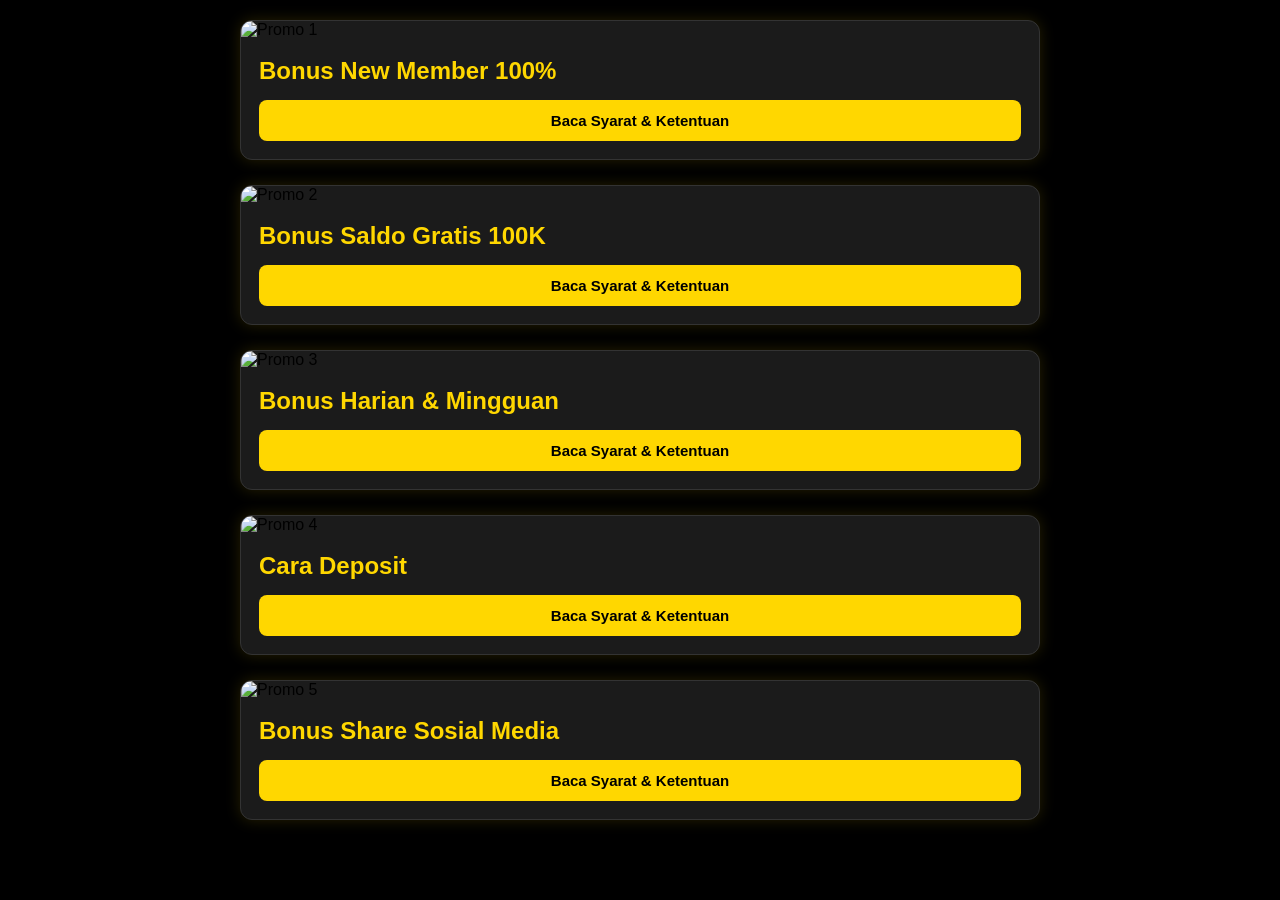
==== slots.html @ 4f7f8554 "Update slots.html" ====
<!DOCTYPE html>
<html lang="id">
<head>
<meta charset="UTF-8">
<meta name="viewport" content="width=device-width, initial-scale=1.0">
<title>Promo TOKOBET</title>

<style>
*{
    margin:0;
    padding:0;
    box-sizing:border-box;
    font-family:Arial, Helvetica, sans-serif;
}

body{
    background:#000;
    padding:20px;
}

.container{
    max-width:800px;
    margin:auto;
}

.card{
    background:#1b1b1b;
    border:1px solid #333;
    border-radius:12px;
    overflow:hidden;
    margin-bottom:25px;
    box-shadow:0 0 15px rgba(255,215,0,.15);
}

.card img{
    width:100%;
    display:block;
}

.content{
    padding:18px;
}

.content h2{
    color:#FFD700;
    margin-bottom:15px;
}

button{
    width:100%;
    padding:12px;
    background:#FFD700;
    color:#000;
    border:none;
    border-radius:8px;
    cursor:pointer;
    font-size:15px;
    font-weight:bold;
    transition:.3s;
}

button:hover{
    background:#e6c200;
}
.detail{
    display:none;
    margin-top:15px;
    background:#111;
    color:#fff;
    border-left:4px solid #FFD700;
    padding:15px;
    border-radius:8px;
    line-height:1.8;
}
</style>

</head>
<body>

<div class="container">

     <!-- Banner 1 -->
    <div class="card">
        <img src="https://blogger.googleusercontent.com/img/b/R29vZ2xl/AVvXsEjsz3NFL4hVPxMBSc806PaPzZALba8faaziZAqZzJ3gCTnrYLWDpa5B3JFed5Hz_oeOrn8VEWvaUu6EJ8nYHMDp9elmPz6tAbGR9OtP0KZ2_iIqsKm4plK6Dz7zMfXm0svCS2yiT_CAFlrtpTbO6pROcxieM0i-3W3Lwf-0alA1V4I91PxYT-1s39rcXZ0w/s1847/ChatGPT%20Image%20Jul%201,%202026,%2005_14_50%20PM.png" alt="Promo 1">

        <div class="content">

            <h2>Bonus New Member 100%</h2>

            <button onclick="toggleDetail('detail1')">
                Baca Syarat & Ketentuan
            </button>

            <div class="detail" id="detail1">
                <p>
                    • Deposit 100rb bonus 100rb.<br>
                    • Tanpa TO.
                    • Bebas IP & Gagal WD saldo kembali 100%.<br>
                </p>
            </div>

        </div>
    </div>   

    <!-- Banner 2 -->
    <div class="card">
        <img src="https://blogger.googleusercontent.com/img/a/AVvXsEhZ9UK8rzdlhcFP5GsIeO85xgH3mh4fx4LQO2lWHgPnEttFO70VOHz43XqfuLIGsnsr0cjcXywMZu9OJSdQHXnqV2N9VtQ4CSuDgcEZIvg9Ee1go6jBc8kIQUCojIYeJTRAk-R9iaddLuniJCyYLjecwNlxOfkwcttNdYBSUPA9JqvPP_KUK1HSBdJu6jic" alt="Promo 2">

        <div class="content">

            <h2>Bonus Saldo Gratis 100K</h2>

            <button onclick="toggleDetail('detail2')">
                Baca Syarat & Ketentuan
            </button>

            <div class="detail" id="detail2">
                <p>
                    • Ajak teman kamu untuk melakukan deposit di sini.<br>
                    • Dapatkan bonus saldo GRATIS sebesar Rp100.000.<br>
                    • Sebelum mengikuti saldo gratis wajib mealakukan deposit terlebih dahulu minimal deposit 20k.<br>
                    • Setelah Syarat Dan ketentuan Sudah Benar Silahkan Konfirmasi username teman kamu Ke Livechat.
                </p>
            </div>

        </div>
    </div>

    <!-- Banner 3 -->
    <div class="card">
        <img src="https://blogger.googleusercontent.com/img/a/AVvXsEiRxKqPkDbGMYBVJbUrUtXNwe8gC2yeCXHGtLeoLv4aU0eKKmsRFyn5RUTXrCB7HCpZh8ybK0wAFJLGpRG0kfJnatmvQTiw_PPfvVvA6xejkXXpgJGuknzXkSmT0rnEOLTxmsA87Q2CvCvQcvPs5WozUVPecUj4aDoRqyfTkNTpBOiopoUgeVuHi64JvMGN" alt="Promo 3">

        <div class="content">

            <h2>Bonus Harian & Mingguan</h2>

            <button onclick="toggleDetail('detail3')">
                Baca Syarat & Ketentuan
            </button>

            <div class="detail" id="detail3">
                <p>
                    • Berlaku setiap minggu.<br>
                    • Nominal mengikuti ketentuan promo.<br>
                    • Tidak dapat digabung dengan promo tertentu.
                </p>
            </div>

        </div>
    </div>

    <!-- Banner 4 -->
    <div class="card">
        <img src="https://blogger.googleusercontent.com/img/b/R29vZ2xl/AVvXsEgrtGMWppfKZQ3XBd0YGLhjLykFyysCwMZ44-TnBz1UQWZpuNDXjppiKDhsAspMrK1cdo-239M8Ibg19S4hbRr6sNq9zDd4lM1E_fJzNpV577tGxnbFmEzsh4sSDuvHfw7PYFB0pZyt3qJWfuRO3X96coF1qhYeANXl2srMC47MOI-2C5_8fJk3FMCuCvPV/s1846/ChatGPT%20Image%20Jul%201,%202026,%2005_15_04%20PM.png" alt="Promo 4">

        <div class="content">

            <h2>Cara Deposit</h2>

            <button onclick="toggleDetail('detail4')">
                Baca Syarat & Ketentuan
            </button>

            <div class="detail" id="detail4">
                <p>
                    • Minimal Deposit Rp 20.000.<br>
                    • Minimal Withdraw Rp 50.000.<br>
                    • Setelah deposit berhasil, silakan unggah atau kirim screenshot bukti transfer untuk membantu proses verifikasi sehingga saldo dapat segera masuk ke akun Anda.
                </p>
            </div>

        </div>
    </div>

    <!-- Banner 5 -->
    <div class="card">
        <img src="https://blogger.googleusercontent.com/img/a/AVvXsEgEGxipgO1fna9PGBkDNI1M7pRDeQaqeUmFtboITKqhmEFFKnIVJmQlyb1Pxi2HtOLj-5suwj7fdZ1qr2xtSDgg_sgUj_6TpCiS8wIBvvfk61uXTgLayyESdUIjccM3cOV6K2ApKFmIjHcMPFKnCLCR8jwMJTLkWfYi5mAd5fPBbKWb4-KymieaL_FNv9rA" alt="Promo 5">

        <div class="content">

            <h2>Bonus Share Sosial Media</h2>

            <button onclick="toggleDetail('detail5')">
                Baca Syarat & Ketentuan
            </button>

            <div class="detail" id="detail5">
                <p>
                    • Gratis saldo Rp 20.000.<br>
                    • Cukup Share Ke Sosial Media kamu Seperti Whatsapp, Facebook, Tiktok Dan Instagram.<br>
                    • Sebelum mengikuti Bonus Share wajib mealakukan deposit terlebih dahulu minimal deposit 20k.<br>
                    • Setelah Syarat Dan ketentuan Sudah Benar Silahkan Konfirmasi Ke Livechat.
                </p>
            </div>

        </div>
    </div>

</div>

<script>
function toggleDetail(id){

    const box = document.getElementById(id);

    if(box.style.display === "block"){
        box.style.display = "none";
    }else{
        box.style.display = "block";
    }

}
</script>

</body>
</html>
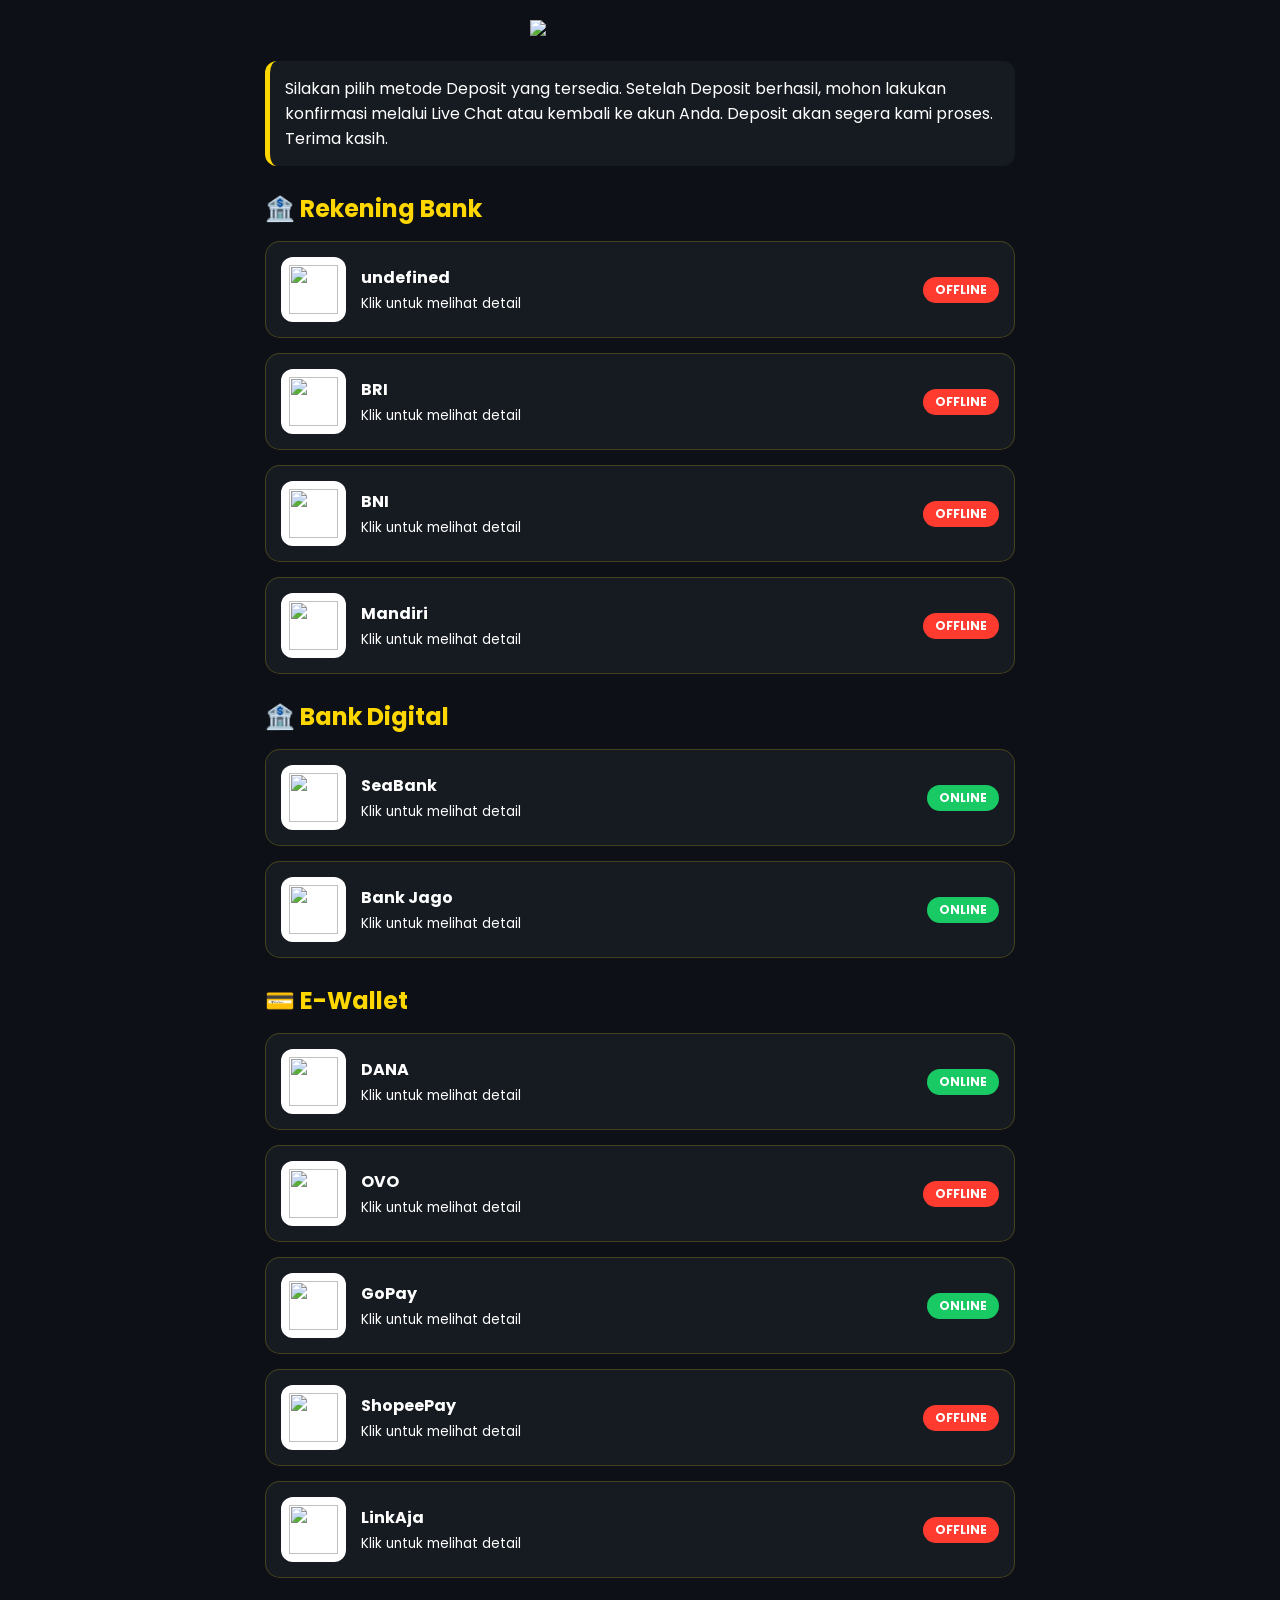
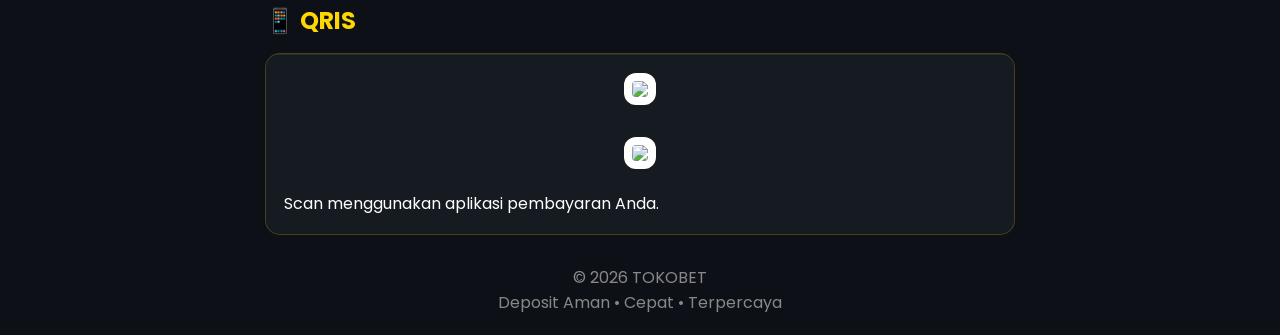
==== commit 67008b08: "Update slots.html" ====
--- a/slots.html
+++ b/slots.html
@@ -1,216 +1,419 @@
-
 <!DOCTYPE html>
 <html lang="id">
 <head>
 <meta charset="UTF-8">
 <meta name="viewport" content="width=device-width, initial-scale=1.0">
-<title>Promo TOKOBET</title>
+<title>Pusat Pembayaran</title>
+
+<link href="https://fonts.googleapis.com/css2?family=Poppins:wght@300;400;500;600;700&display=swap" rel="stylesheet">
 
 <style>
 *{
     margin:0;
     padding:0;
     box-sizing:border-box;
-    font-family:Arial, Helvetica, sans-serif;
+    font-family:Poppins,sans-serif;
 }
 
 body{
-    background:#000;
+    background:#0d1117;
+    color:#fff;
     padding:20px;
 }
 
 .container{
-    max-width:800px;
+    max-width:750px;
     margin:auto;
 }
 
+.header{
+    text-align:center;
+    margin-bottom:25px;
+}
+
+.header img{
+    width:220px;
+    max-width:100%;
+    height:auto;
+    border-radius:0;
+    background:transparent;
+    padding:0;
+    display:block;
+    margin:auto;
+}
+
+.header h1{
+    margin-top:15px;
+    color:#FFD700;
+}
+
+.header p{
+    color:#bbb;
+}
+
+.notice{
+    background:#161b22;
+    border-left:5px solid gold;
+    padding:15px;
+    border-radius:12px;
+    margin-bottom:25px;
+}
+
+.section-title{
+    margin:25px 0 15px;
+    color:#FFD700;
+}
+
 .card{
-    background:#1b1b1b;
-    border:1px solid #333;
+    background:#161b22;
+    border:1px solid rgba(255,215,0,.2);
+    border-radius:15px;
+    margin-bottom:15px;
+    overflow:hidden;
+}
+
+.card-header{
+    display:flex;
+    justify-content:space-between;
+    align-items:center;
+    padding:15px;
+    cursor:pointer;
+}
+
+.left{
+    display:flex;
+    align-items:center;
+    gap:15px;
+}
+
+.logo{
+    width:65px;
+    height:65px;
+    background:#fff;
     border-radius:12px;
-    overflow:hidden;
-    margin-bottom:25px;
-    box-shadow:0 0 15px rgba(255,215,0,.15);
-}
-
-.card img{
+    display:flex;
+    align-items:center;
+    justify-content:center;
+    padding:8px;
+}
+
+.logo img{
     width:100%;
-    display:block;
+    height:100%;
+    object-fit:contain;
+}
+
+.status{
+    padding:4px 12px;
+    border-radius:20px;
+    font-size:12px;
+    color:#fff;
+    font-weight:bold;
+}
+
+.online{
+    background:#18c964;
+}
+
+.offline{
+    background:#ff3b30;
+}
+
+.maintenance{
+    background:#ff9800;
+}
+
+.status.online{
+    background:#18c964;
+}
+
+.status.offline{
+    background:#ff3b30;
+}
+
+.status.maintenance{
+    background:#ff9800;
 }
 
 .content{
+    display:none;
     padding:18px;
-}
-
-.content h2{
-    color:#FFD700;
-    margin-bottom:15px;
-}
-
-button{
+    border-top:1px solid rgba(255,255,255,.08);
+}
+
+.info{
+    margin:8px 0;
+}
+
+.copy{
     width:100%;
+    margin-top:15px;
     padding:12px;
-    background:#FFD700;
-    color:#000;
+    background:gold;
     border:none;
-    border-radius:8px;
+    border-radius:10px;
+    font-weight:bold;
     cursor:pointer;
-    font-size:15px;
-    font-weight:bold;
-    transition:.3s;
-}
-
-button:hover{
-    background:#e6c200;
-}
-.detail{
-    display:none;
-    margin-top:15px;
-    background:#111;
-    color:#fff;
-    border-left:4px solid #FFD700;
-    padding:15px;
-    border-radius:8px;
-    line-height:1.8;
+}
+
+.qris{
+    text-align:center;
+}
+
+.qris img{
+    width:230px;
+    border-radius:12px;
+    background:#fff;
+    padding:8px;
+}
+
+.footer{
+    margin-top:30px;
+    text-align:center;
+    color:#888;
 }
 </style>
-
 </head>
+
 <body>
 
 <div class="container">
 
-     <!-- Banner 1 -->
-    <div class="card">
-        <img src="https://blogger.googleusercontent.com/img/b/R29vZ2xl/AVvXsEjsz3NFL4hVPxMBSc806PaPzZALba8faaziZAqZzJ3gCTnrYLWDpa5B3JFed5Hz_oeOrn8VEWvaUu6EJ8nYHMDp9elmPz6tAbGR9OtP0KZ2_iIqsKm4plK6Dz7zMfXm0svCS2yiT_CAFlrtpTbO6pROcxieM0i-3W3Lwf-0alA1V4I91PxYT-1s39rcXZ0w/s1847/ChatGPT%20Image%20Jul%201,%202026,%2005_14_50%20PM.png" alt="Promo 1">
-
-        <div class="content">
-
-            <h2>Bonus New Member 100%</h2>
-
-            <button onclick="toggleDetail('detail1')">
-                Baca Syarat & Ketentuan
-            </button>
-
-            <div class="detail" id="detail1">
-                <p>
-                    • Deposit 100rb bonus 100rb.<br>
-                    • Tanpa TO.
-                    • Bebas IP & Gagal WD saldo kembali 100%.<br>
-                </p>
-            </div>
-
-        </div>
-    </div>   
-
-    <!-- Banner 2 -->
-    <div class="card">
-        <img src="https://blogger.googleusercontent.com/img/a/AVvXsEhZ9UK8rzdlhcFP5GsIeO85xgH3mh4fx4LQO2lWHgPnEttFO70VOHz43XqfuLIGsnsr0cjcXywMZu9OJSdQHXnqV2N9VtQ4CSuDgcEZIvg9Ee1go6jBc8kIQUCojIYeJTRAk-R9iaddLuniJCyYLjecwNlxOfkwcttNdYBSUPA9JqvPP_KUK1HSBdJu6jic" alt="Promo 2">
-
-        <div class="content">
-
-            <h2>Bonus Saldo Gratis 100K</h2>
-
-            <button onclick="toggleDetail('detail2')">
-                Baca Syarat & Ketentuan
-            </button>
-
-            <div class="detail" id="detail2">
-                <p>
-                    • Ajak teman kamu untuk melakukan deposit di sini.<br>
-                    • Dapatkan bonus saldo GRATIS sebesar Rp100.000.<br>
-                    • Sebelum mengikuti saldo gratis wajib mealakukan deposit terlebih dahulu minimal deposit 20k.<br>
-                    • Setelah Syarat Dan ketentuan Sudah Benar Silahkan Konfirmasi username teman kamu Ke Livechat.
-                </p>
-            </div>
-
-        </div>
-    </div>
-
-    <!-- Banner 3 -->
-    <div class="card">
-        <img src="https://blogger.googleusercontent.com/img/a/AVvXsEiRxKqPkDbGMYBVJbUrUtXNwe8gC2yeCXHGtLeoLv4aU0eKKmsRFyn5RUTXrCB7HCpZh8ybK0wAFJLGpRG0kfJnatmvQTiw_PPfvVvA6xejkXXpgJGuknzXkSmT0rnEOLTxmsA87Q2CvCvQcvPs5WozUVPecUj4aDoRqyfTkNTpBOiopoUgeVuHi64JvMGN" alt="Promo 3">
-
-        <div class="content">
-
-            <h2>Bonus Harian & Mingguan</h2>
-
-            <button onclick="toggleDetail('detail3')">
-                Baca Syarat & Ketentuan
-            </button>
-
-            <div class="detail" id="detail3">
-                <p>
-                    • Berlaku setiap minggu.<br>
-                    • Nominal mengikuti ketentuan promo.<br>
-                    • Tidak dapat digabung dengan promo tertentu.
-                </p>
-            </div>
-
-        </div>
-    </div>
-
-    <!-- Banner 4 -->
-    <div class="card">
-        <img src="https://blogger.googleusercontent.com/img/b/R29vZ2xl/AVvXsEgrtGMWppfKZQ3XBd0YGLhjLykFyysCwMZ44-TnBz1UQWZpuNDXjppiKDhsAspMrK1cdo-239M8Ibg19S4hbRr6sNq9zDd4lM1E_fJzNpV577tGxnbFmEzsh4sSDuvHfw7PYFB0pZyt3qJWfuRO3X96coF1qhYeANXl2srMC47MOI-2C5_8fJk3FMCuCvPV/s1846/ChatGPT%20Image%20Jul%201,%202026,%2005_15_04%20PM.png" alt="Promo 4">
-
-        <div class="content">
-
-            <h2>Cara Deposit</h2>
-
-            <button onclick="toggleDetail('detail4')">
-                Baca Syarat & Ketentuan
-            </button>
-
-            <div class="detail" id="detail4">
-                <p>
-                    • Minimal Deposit Rp 20.000.<br>
-                    • Minimal Withdraw Rp 50.000.<br>
-                    • Setelah deposit berhasil, silakan unggah atau kirim screenshot bukti transfer untuk membantu proses verifikasi sehingga saldo dapat segera masuk ke akun Anda.
-                </p>
-            </div>
-
-        </div>
-    </div>
-
-    <!-- Banner 5 -->
-    <div class="card">
-        <img src="https://blogger.googleusercontent.com/img/a/AVvXsEgEGxipgO1fna9PGBkDNI1M7pRDeQaqeUmFtboITKqhmEFFKnIVJmQlyb1Pxi2HtOLj-5suwj7fdZ1qr2xtSDgg_sgUj_6TpCiS8wIBvvfk61uXTgLayyESdUIjccM3cOV6K2ApKFmIjHcMPFKnCLCR8jwMJTLkWfYi5mAd5fPBbKWb4-KymieaL_FNv9rA" alt="Promo 5">
-
-        <div class="content">
-
-            <h2>Bonus Share Sosial Media</h2>
-
-            <button onclick="toggleDetail('detail5')">
-                Baca Syarat & Ketentuan
-            </button>
-
-            <div class="detail" id="detail5">
-                <p>
-                    • Gratis saldo Rp 20.000.<br>
-                    • Cukup Share Ke Sosial Media kamu Seperti Whatsapp, Facebook, Tiktok Dan Instagram.<br>
-                    • Sebelum mengikuti Bonus Share wajib mealakukan deposit terlebih dahulu minimal deposit 20k.<br>
-                    • Setelah Syarat Dan ketentuan Sudah Benar Silahkan Konfirmasi Ke Livechat.
-                </p>
-            </div>
-
-        </div>
-    </div>
+<div class="header">
+<img src="https://blogger.googleusercontent.com/img/b/R29vZ2xl/AVvXsEh70uu_a46O5xDU597Xk2AQtUy-blJmbLMJ7AVex_wawPhil47vEqO1EcuJVRCG4Xb_Wwj_prGNhPeNrzyTzoEZWGh_XEhCVks_BRtew3qTfipJtZf3SIMGJwcQVE1NXLb2JFcg7ebshzNoNA4y-qJyYKC6uld2sck6Fd0NqkMpy4Du5oFC3xCX0s3_kAXJ/s1536/ChatGPT%20Image%20Jul%201,%202026,%2005_14_57%20PM.png">
+</div>
+
+<div class="notice">
+Silakan pilih metode Deposit yang tersedia. Setelah Deposit berhasil, mohon lakukan konfirmasi melalui Live Chat atau kembali ke akun Anda. Deposit akan segera kami proses. Terima kasih.
+</div>
+
+<h2 class="section-title">🏦 Rekening Bank</h2>
+
+<div id="bank"></div>
+
+<h2 class="section-title">🏦 Bank Digital</h2>
+
+<div id="digital"></div>
+
+<h2 class="section-title">💳 E-Wallet</h2>
+
+<div id="ewallet"></div>
+
+<h2 class="section-title">📱 QRIS</h2>
+
+<div class="card">
+<div class="content" style="display:block">
+<div class="qris">
+
+<img src="https://upload.wikimedia.org/wikipedia/commons/thumb/a/a2/Logo_QRIS.svg/330px-Logo_QRIS.svg.png" width="140">
+
+<br><br>
+
+<img src="LINK_QRIS_ANDA.png" width="250">
+
+</div>
+<p style="margin-top:15px">Scan menggunakan aplikasi pembayaran Anda.</p>
+</div>
+</div>
+</div>
+
+<div class="footer">
+© 2026 TOKOBET<br>
+Deposit Aman • Cepat • Terpercaya
+</div>
 
 </div>
 
 <script>
-function toggleDetail(id){
-
-    const box = document.getElementById(id);
-
-    if(box.style.display === "block"){
-        box.style.display = "none";
-    }else{
-        box.style.display = "block";
-    }
-
-}
+
+const rekeningBank = [
+
+{
+BCA: "OFFLINE",
+logo:"https://upload.wikimedia.org/wikipedia/commons/thumb/5/5c/Bank_Central_Asia.svg/1920px-Bank_Central_Asia.svg.png",
+owner:"*****",
+number:"*****"
+},
+
+{
+name:"BRI",
+logo:"https://upload.wikimedia.org/wikipedia/commons/thumb/0/02/Bank_BRI_2000.svg/960px-Bank_BRI_2000.svg.png",
+owner:"*****",
+number:"*****"
+},
+
+{
+name:"BNI",
+logo:"https://upload.wikimedia.org/wikipedia/commons/thumb/f/f0/Bank_Negara_Indonesia_logo_%282004%29.svg/500px-Bank_Negara_Indonesia_logo_%282004%29.svg.png",
+owner:"*****",
+number:"*****"
+},
+
+{
+name:"Mandiri",
+logo:"https://upload.wikimedia.org/wikipedia/commons/thumb/a/ad/Bank_Mandiri_logo_2016.svg/500px-Bank_Mandiri_logo_2016.svg.png",
+owner:"*****",
+number:"*****"
+}
+
+];
+
+const bankDigital=[
+
+{
+name:"SeaBank",
+logo:"https://iconlogovector.com/uploads/images/2024/03/lg-65e38a526d27d-SeaBank.webp",
+owner:"Dimas jaka saputra",
+number:"901714215440"
+},
+
+{
+name:"Bank Jago",
+logo:"https://upload.wikimedia.org/wikipedia/commons/thumb/c/c0/Logo-jago.svg/250px-Logo-jago.svg.png",
+owner:"Dimas jaka saputra",
+number:"102539846287"
+}
+
+];
+
+const ewallet=[
+
+{
+name:"DANA",
+logo:"https://upload.wikimedia.org/wikipedia/commons/thumb/7/72/Logo_dana_blue.svg/1280px-Logo_dana_blue.svg.png",
+owner:"Fahraihan alfarezha",
+number:"081269769231"
+},
+
+{
+name:"OVO",
+logo:"https://upload.wikimedia.org/wikipedia/commons/thumb/e/eb/Logo_ovo_purple.svg/1280px-Logo_ovo_purple.svg.png",
+owner:"*****",
+number:"*****"
+},
+
+{
+name:"GoPay",
+logo:"https://upload.wikimedia.org/wikipedia/commons/thumb/8/86/Gopay_logo.svg/250px-Gopay_logo.svg.png",
+owner:"Fahira salsabilla",
+number:"0882017013580"
+},
+
+{
+name:"ShopeePay",
+logo:"https://upload.wikimedia.org/wikipedia/commons/thumb/f/fe/Shopee.svg/1920px-Shopee.svg.png",
+owner:"TOKOBET",
+number:"081234567890"
+},
+
+{
+name:"LinkAja",
+logo:"https://vectorez.biz.id/wp-content/uploads/2023/12/Logo-Link-Aja-1.png",
+owner:"*****",
+number:"*****"
+}
+
+];
+const statusBank = {
+    bank: [
+        "OFFLINE",      // BCA
+        "OFFLINE",       // BRI
+        "OFFLINE",       // BNI
+        "OFFLINE"   // Mandiri
+    ],
+
+    digital: [
+        "ONLINE",       // SeaBank
+        "ONLINE"       // Bank Jago
+    ],
+
+    ewallet: [
+        "ONLINE",       // DANA
+        "OFFLINE",       // OVO
+        "ONLINE",       // GoPay
+        "OFFLINE",       // ShopeePay
+        "OFFLINE"       // LinkAja
+    ]
+};
+function render(data,id){
+
+let html="";
+
+data.forEach((item,i)=>{
+
+const status = statusBank[id][i];
+const warna = status.toLowerCase();
+
+html+=`
+<div class="card">
+
+<div class="card-header" onclick="toggle('${id}${i}')">
+
+<div class="left">
+
+<div class="logo">
+    <img src="${item.logo}">
+</div>
+
+<div>
+
+<b>${item.name}</b><br>
+
+<small>Klik untuk melihat detail</small>
+
+</div>
+
+</div>
+
+<div class="status ${warna}">
+    ${status}
+</div>
+
+</div>
+
+<div class="content" id="${id}${i}">
+
+<div class="info"><b>Nama :</b><br>${item.owner}</div>
+
+<div class="info"><b>Nomor :</b><br><span id="copy${id}${i}">${item.number}</span></div>
+
+<button class="copy" onclick="copyText('copy${id}${i}')">
+
+Salin Nomor
+
+</button>
+
+</div>
+
+</div>
+`;
+
+});
+
+document.getElementById(id).innerHTML=html;
+
+}
+
+function toggle(id){
+
+let el=document.getElementById(id);
+
+el.style.display=el.style.display==="block"?"none":"block";
+
+}
+
+function copyText(id){
+
+navigator.clipboard.writeText(document.getElementById(id).innerText);
+
+alert("Nomor berhasil disalin.");
+
+}
+
+render(rekeningBank,"bank");
+render(bankDigital,"digital");
+render(ewallet,"ewallet");
+
 </script>
 
 </body>
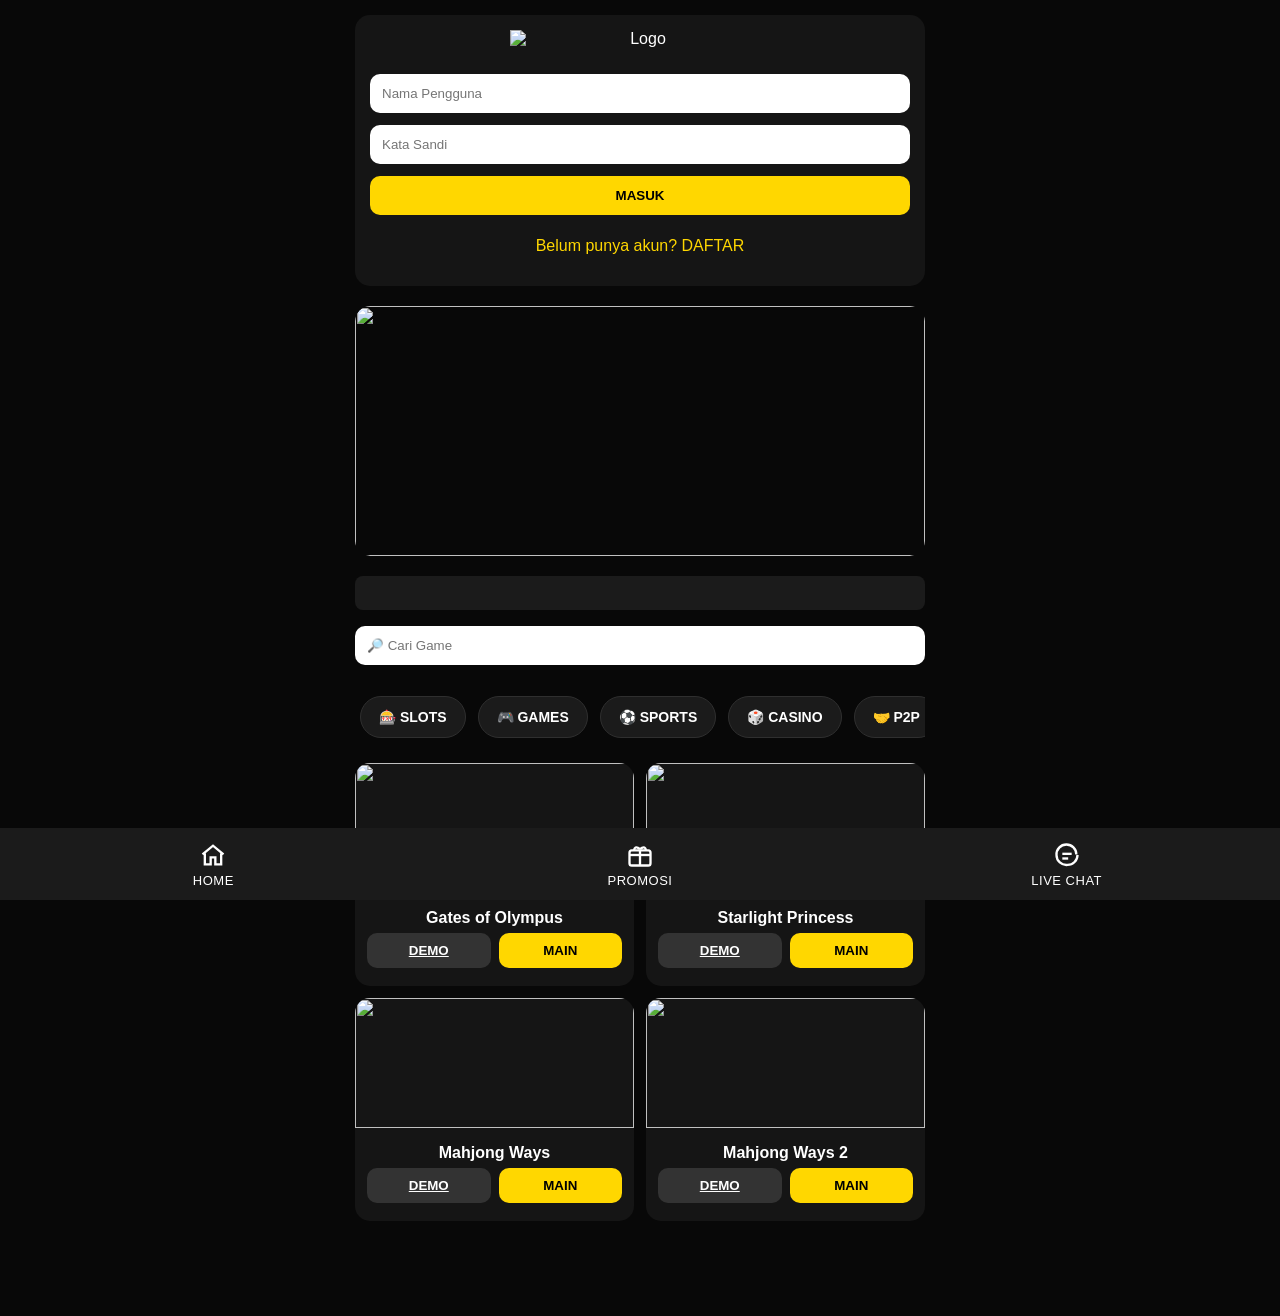
==== commit da809085: "Update slots.html" ====
--- a/slots.html
+++ b/slots.html
@@ -1,420 +1,1459 @@
 <!DOCTYPE html>
-<html lang="id">
+<html>
 <head>
-<meta charset="UTF-8">
+
+<title>Game Launcher Mobile</title>
+
 <meta name="viewport" content="width=device-width, initial-scale=1.0">
-<title>Pusat Pembayaran</title>
-
-<link href="https://fonts.googleapis.com/css2?family=Poppins:wght@300;400;500;600;700&display=swap" rel="stylesheet">
+
 
 <style>
+    /* ========================= */
+/* Deposit & Withdraw */
+/* ========================= */
+
+.wallet-action{
+    display:flex;
+    gap:10px;
+    margin:15px 0;
+}
+
+.deposit-btn,
+.withdraw-btn{
+
+    flex:1;
+    height:45px;
+
+    background:#000;
+
+    color:#fff;
+
+    border:1px solid #333;
+
+    border-radius:10px;
+
+    font-size:15px;
+
+    font-weight:bold;
+
+    cursor:pointer;
+
+    transition:.3s;
+
+}
+
+.deposit-btn:hover{
+
+    background:#FFD700;
+
+    color:#000;
+
+}
+
+.withdraw-btn:hover{
+
+    background:#FFD700;
+
+    color:#000;
+
+}
+/* ===== Running Text Promo ===== */
+
+.promo-bar{
+    width:100%;
+    background:#1b1b1b;
+    color:#FFD700;
+    overflow:hidden;
+    border-radius:8px;
+    padding:8px 0;
+    margin:10px 0;
+    white-space:nowrap;
+}
+
+.promo-text{
+    display:inline-block;
+    padding-left:100%;
+    font-size:15px;
+    font-weight:bold;
+    animation:promoSlide 18s linear infinite;
+}
+
+@keyframes promoSlide{
+
+    0%{
+        transform:translateX(0);
+    }
+
+    100%{
+        transform:translateX(-100%);
+    }
+
+}
 *{
-    margin:0;
-    padding:0;
-    box-sizing:border-box;
-    font-family:Poppins,sans-serif;
-}
+box-sizing:border-box;
+}
+
 
 body{
-    background:#0d1117;
-    color:#fff;
-    padding:20px;
-}
+
+margin:0;
+background:#080808;
+font-family:Arial,sans-serif;
+color:white;
+
+}
+
+
 
 .container{
-    max-width:750px;
-    margin:auto;
-}
-
-.header{
-    text-align:center;
-    margin-bottom:25px;
-}
-
-.header img{
-    width:220px;
-    max-width:100%;
-    height:auto;
-    border-radius:0;
-    background:transparent;
-    padding:0;
-    display:block;
-    margin:auto;
-}
-
-.header h1{
-    margin-top:15px;
-    color:#FFD700;
-}
-
-.header p{
-    color:#bbb;
-}
-
-.notice{
-    background:#161b22;
-    border-left:5px solid gold;
+
+max-width:600px;
+margin:auto;
+padding:15px;
+
+}
+
+
+
+
+.box,
+.profile{
+    background:#151515;
     padding:15px;
-    border-radius:12px;
-    margin-bottom:25px;
-}
-
-.section-title{
-    margin:25px 0 15px;
-    color:#FFD700;
-}
-
-.card{
-    background:#161b22;
-    border:1px solid rgba(255,215,0,.2);
     border-radius:15px;
     margin-bottom:15px;
-    overflow:hidden;
-}
-
-.card-header{
+    text-align:center;
+}
+
+
+
+
+input,
+select,
+button{
+
+width:100%;
+padding:12px;
+margin:6px 0;
+border:none;
+border-radius:10px;
+
+}
+
+
+
+
+button{
+
+background:#ffd700;
+font-weight:bold;
+cursor:pointer;
+
+}
+
+
+
+
+
+.logout{
+
+background:#ffd700;
+color:white;
+
+}
+
+
+
+
+
+.profile{
+
+display:none;
+
+}
+
+
+
+
+
+.avatar{
+
+width:65px;
+height:65px;
+border-radius:50%;
+
+}
+
+
+
+
+
+
+/* SLIDER */
+
+.slider{
+
+width:100%;
+overflow:hidden;
+border-radius:15px;
+margin:20px 0;
+
+}
+
+
+.slide{
+
+width:100%;
+height:250px;
+object-fit:cover;
+display:none;
+border-radius:15px;
+
+}
+
+
+
+
+
+
+
+.banner{
+
+background:#1b1b1b;
+padding:15px;
+border-radius:15px;
+text-align:center;
+margin-bottom:15px;
+
+}
+
+
+
+
+
+
+.search{
+
+width:100%;
+padding:12px;
+border-radius:10px;
+border:none;
+
+}
+
+
+
+
+
+
+.category{
     display:flex;
-    justify-content:space-between;
+    gap:12px;
+    overflow-x:auto;
+    white-space:nowrap;
+    padding:10px 5px;
+    margin:15px 0;
+    scroll-behavior:smooth;
+
+    /* Hilangkan scrollbar */
+    scrollbar-width:none;
+}
+
+.category::-webkit-scrollbar{
+    display:none;
+}
+
+.category span{
+    flex:0 0 auto;
+    background:#1b1b1b;
+    color:#fff;
+    border:1px solid #2f2f2f;
+    border-radius:30px;
+    padding:12px 18px;
+    font-size:14px;
+    font-weight:bold;
+    cursor:pointer;
+    transition:.25s;
+}
+
+.category span:hover{
+    background:#FFD700;
+    color:#000;
+}
+
+
+
+
+
+
+.game-grid{
+
+display:grid;
+grid-template-columns:repeat(2,1fr);
+gap:12px;
+
+}
+
+
+
+
+
+
+.game-card{
+
+background:#151515;
+border-radius:15px;
+overflow:hidden;
+
+}
+
+
+
+
+
+
+.game-card img{
+
+width:100%;
+height:130px;
+object-fit:cover;
+
+}
+
+
+
+
+
+
+.game-content{
+
+padding:12px;
+text-align:center;
+
+}
+
+
+
+
+
+
+.buttons{
+
+display:flex;
+gap:8px;
+
+}
+
+
+
+
+
+
+.btn{
+
+flex:1;
+padding:10px;
+border-radius:10px;
+font-weight:bold;
+
+}
+
+
+
+
+
+
+.demo{
+
+background:#333;
+color:white;
+
+}
+
+
+
+
+
+
+.main{
+
+background:#ffd700;
+color:black;
+
+}
+
+
+
+
+
+
+.rank{
+
+padding:10px;
+border-bottom:1px solid #333;
+
+}
+
+
+
+
+
+
+
+@media(max-width:600px){
+
+
+.slide{
+
+height:160px;
+
+}
+
+
+.game-card img{
+
+height:110px;
+
+}
+
+
+}
+
+
+.login-logo{
+    display:flex;
+    justify-content:center;
     align-items:center;
-    padding:15px;
-    cursor:pointer;
-}
-
-.left{
+    margin-bottom:20px;
+}
+
+.login-logo-img{
+    width:260px;
+    max-width:90%;
+    height:auto;
+    display:block;
+}
+
+@media (max-width:600px){
+    .login-logo-img{
+        width:210px;
+    }
+}
+
+
+.form-logo{
+    text-align:center;
+    margin-bottom:20px;
+}
+/* ===== Bottom Navigation ===== */
+
+.bottom-nav{
+    position:fixed;
+    bottom:0;
+    left:0;
+    width:100%;
+    height:72px;
+    background:#1b1b1b;
     display:flex;
+    justify-content:space-around;
     align-items:center;
-    gap:15px;
-}
-
-.logo{
-    width:65px;
-    height:65px;
-    background:#fff;
-    border-radius:12px;
+    border-top:1px solid #1b1b1b;
+    z-index:9999;
+}
+
+.nav-item{
+    flex:1;
     display:flex;
+    flex-direction:column;
+    justify-content:center;
     align-items:center;
-    justify-content:center;
-    padding:8px;
-}
-
-.logo img{
+    color:#ffffff;
+    text-decoration:none;
+    transition:.3s;
+}
+
+.nav-item:hover{
+    background:#1b1b1b;
+}
+
+.nav-item.active{
+    color:#ffffff;
+}
+
+.nav-icon{
+    width:28px;
+    height:28px;
+    margin-bottom:4px;
+}
+
+.nav-icon svg{
     width:100%;
     height:100%;
-    object-fit:contain;
-}
-
-.status{
-    padding:4px 12px;
-    border-radius:20px;
-    font-size:12px;
-    color:#fff;
-    font-weight:bold;
-}
-
-.online{
-    background:#18c964;
-}
-
-.offline{
-    background:#ff3b30;
-}
-
-.maintenance{
-    background:#ff9800;
-}
-
-.status.online{
-    background:#18c964;
-}
-
-.status.offline{
-    background:#ff3b30;
-}
-
-.status.maintenance{
-    background:#ff9800;
-}
-
-.content{
-    display:none;
-    padding:18px;
-    border-top:1px solid rgba(255,255,255,.08);
-}
-
-.info{
-    margin:8px 0;
-}
-
-.copy{
-    width:100%;
-    margin-top:15px;
-    padding:12px;
-    background:gold;
-    border:none;
-    border-radius:10px;
-    font-weight:bold;
-    cursor:pointer;
-}
-
-.qris{
-    text-align:center;
-}
-
-.qris img{
-    width:230px;
-    border-radius:12px;
-    background:#fff;
-    padding:8px;
-}
-
-.footer{
-    margin-top:30px;
-    text-align:center;
-    color:#888;
+}
+
+.nav-item span{
+    font-size:13px;
+    font-weight:500;
+    letter-spacing:.5px;
+}
+
+body{
+    padding-bottom:80px;
 }
 </style>
+
+
 </head>
 
+
+
 <body>
 
+
 <div class="container">
 
-<div class="header">
-<img src="https://blogger.googleusercontent.com/img/b/R29vZ2xl/AVvXsEh70uu_a46O5xDU597Xk2AQtUy-blJmbLMJ7AVex_wawPhil47vEqO1EcuJVRCG4Xb_Wwj_prGNhPeNrzyTzoEZWGh_XEhCVks_BRtew3qTfipJtZf3SIMGJwcQVE1NXLb2JFcg7ebshzNoNA4y-qJyYKC6uld2sck6Fd0NqkMpy4Du5oFC3xCX0s3_kAXJ/s1536/ChatGPT%20Image%20Jul%201,%202026,%2005_14_57%20PM.png">
-</div>
-
-<div class="notice">
-Silakan pilih metode Deposit yang tersedia. Setelah Deposit berhasil, mohon lakukan konfirmasi melalui Live Chat atau kembali ke akun Anda. Deposit akan segera kami proses. Terima kasih.
-</div>
-
-<h2 class="section-title">🏦 Rekening Bank</h2>
-
-<div id="bank"></div>
-
-<h2 class="section-title">🏦 Bank Digital</h2>
-
-<div id="digital"></div>
-
-<h2 class="section-title">💳 E-Wallet</h2>
-
-<div id="ewallet"></div>
-
-<h2 class="section-title">📱 QRIS</h2>
-
-<div class="card">
-<div class="content" style="display:block">
-<div class="qris">
-
-<img src="https://upload.wikimedia.org/wikipedia/commons/thumb/a/a2/Logo_QRIS.svg/330px-Logo_QRIS.svg.png" width="140">
-
-<br><br>
-
-<img src="LINK_QRIS_ANDA.png" width="250">
-
-</div>
-<p style="margin-top:15px">Scan menggunakan aplikasi pembayaran Anda.</p>
-</div>
-</div>
-</div>
-
-<div class="footer">
-© 2026 TOKOBET<br>
-Deposit Aman • Cepat • Terpercaya
-</div>
-
-</div>
+
+
+
+
+
+<!-- LOGIN PEMAIN -->
+
+
+<div class="box" id="loginBox">
+
+
+<div class="login-logo">
+    <img src="https://blogger.googleusercontent.com/img/b/R29vZ2xl/AVvXsEh70uu_a46O5xDU597Xk2AQtUy-blJmbLMJ7AVex_wawPhil47vEqO1EcuJVRCG4Xb_Wwj_prGNhPeNrzyTzoEZWGh_XEhCVks_BRtew3qTfipJtZf3SIMGJwcQVE1NXLb2JFcg7ebshzNoNA4y-qJyYKC6uld2sck6Fd0NqkMpy4Du5oFC3xCX0s3_kAXJ/s1536/ChatGPT%20Image%20Jul%201,%202026,%2005_14_57%20PM.png"
+         alt="Logo"
+         class="login-logo-img">
+</div>
+
+
+
+<input id="loginUser"
+placeholder="Nama Pengguna">
+
+
+
+<input id="loginPass"
+type="password"
+placeholder="Kata Sandi">
+
+
+
+<button id="loginBtn">
+
+MASUK
+
+</button>
+
+
+
+
+<p id="openRegister"
+style="color:#ffd700;cursor:pointer">
+
+Belum punya akun? DAFTAR
+
+</p>
+
+
+
+</div>
+
+
+
+
+
+
+
+<!-- PENDAFTARAN -->
+
+
+<div class="box" id="registerBox" style="display:none;">
+
+
+<h3>
+
+📝 PENDAFTARAN PEMAIN
+
+</h3>
+
+
+
+
+<input id="regUser"
+placeholder="Nama Pengguna">
+
+
+
+<input id="regPass"
+type="password"
+placeholder="Kata Sandi">
+
+
+
+<input id="regConfirm"
+type="password"
+placeholder="Konfirmasi Sandi">
+
+
+
+<input id="regEmail"
+placeholder="Alamat Email">
+
+
+
+<select id="regServer">
+
+
+<option value="">
+
+Pilih Slot Server
+
+</option>
+
+
+
+<option>
+
+Indonesia
+
+</option>
+
+
+
+<option>
+
+Thailand
+
+</option>
+
+
+
+<option>
+
+Kamboja
+
+</option>
+
+
+
+</select>
+
+
+
+
+
+<input id="regPhone"
+placeholder="WA / Nomor Telepon">
+
+
+<input type="text"
+id="namaRekening"
+placeholder="Nama Sesuai Rekening">
+
+<label>Jenis Akun Transaksi</label>
+
+<select id="jenisTransaksi" onchange="ubahTransaksi()">
+
+<option value="">Pilih Jenis</option>
+
+<option value="bank">BANK</option>
+
+<option value="ewallet">E-WALLET</option>
+
+</select>
+<div id="bankBox" style="display:none;">
+
+<select id="bank">
+
+<option>BCA</option>
+
+<option>BRI</option>
+
+<option>BNI</option>
+
+<option>MANDIRI</option>
+
+<option>BANK JAGO</option>
+
+<option>SEABANK</option>
+
+</select>
+
+<input
+type="text"
+placeholder="Nomor Rekening">
+
+</div>
+<div id="ewalletBox" style="display:none;">
+
+<select id="ewallet">
+
+<option>DANA</option>
+
+<option>GOPAY</option>
+
+<option>LINKAJA</option>
+
+<option>OVO</option>
+
+<option>ShopeePay</option>
+
+</select>
+
+<input
+type="text"
+placeholder="Nomor E-Wallet">
+
+</div>
+    
+<button id="registerBtn">
+
+BUAT AKUN
+
+</button>
+
+
+
+
+<p id="backLogin"
+style="color:#ffd700;cursor:pointer">
+
+Kembali LOGIN
+
+</p>
+
+
+
+</div>
+
+
+
+
+
+
+
+
+<!-- PROFILE PEMAIN -->
+
+
+<div class="profile" id="profile">
+
+
+
+<img class="avatar"
+src="https://cdn-icons-png.flaticon.com/512/149/149071.png">
+
+
+
+<h3>
+
+👤 <span id="playerName"></span>
+
+</h3>
+
+
+
+<p>
+
+💰 Saldo : <b>0</b>
+
+</p>
+
+
+
+
+<p>
+
+🌐 Server :
+
+<span id="playerServer"></span>
+
+</p>
+
+
+
+
+
+<!-- Tombol Deposit & Withdraw -->
+<div class="wallet-action">
+
+    <a href="https://link-anda.com" class="deposit-btn">
+        💰 Deposit
+    </a>
+
+    <a href="https://link-anda.com" class="withdraw-btn">
+        🏦 Withdraw
+    </a>
+
+</div>
+
+<!-- Tombol Keluar -->
+<button class="logout" id="logoutBtn">
+
+🚪 KELUAR AKUN
+
+</button>
+
+
+
+</div>
+<!-- SLIDER BANNER -->
+
+<div class="slider">
+
+
+<img class="slide"
+src="https://blogger.googleusercontent.com/img/b/R29vZ2xl/AVvXsEjsz3NFL4hVPxMBSc806PaPzZALba8faaziZAqZzJ3gCTnrYLWDpa5B3JFed5Hz_oeOrn8VEWvaUu6EJ8nYHMDp9elmPz6tAbGR9OtP0KZ2_iIqsKm4plK6Dz7zMfXm0svCS2yiT_CAFlrtpTbO6pROcxieM0i-3W3Lwf-0alA1V4I91PxYT-1s39rcXZ0w/s1847/ChatGPT%20Image%20Jul%201,%202026,%2005_14_50%20PM.png">
+
+
+<img class="slide"
+src="https://blogger.googleusercontent.com/img/b/R29vZ2xl/AVvXsEgrtGMWppfKZQ3XBd0YGLhjLykFyysCwMZ44-TnBz1UQWZpuNDXjppiKDhsAspMrK1cdo-239M8Ibg19S4hbRr6sNq9zDd4lM1E_fJzNpV577tGxnbFmEzsh4sSDuvHfw7PYFB0pZyt3qJWfuRO3X96coF1qhYeANXl2srMC47MOI-2C5_8fJk3FMCuCvPV/s1846/ChatGPT%20Image%20Jul%201,%202026,%2005_15_04%20PM.png">
+
+
+<img class="slide"
+src="https://blogger.googleusercontent.com/img/a/AVvXsEjcMsPtVLcHh86ZSA79AprDTO2m-1ZoenycF76OTBDBx22UapEvr0PM2wVBgYAzzHhSr5lgjHiabcYGoOY78c7T6awSA-kbMrI_FPbLH9pBgpBFdBtkgZzlW1-thyQgDU0BrbF4lGvimmkTpCPIRqyXhLKTvir5IlV9soV_3ZXmvrMvZ0cyYNPySvG7Lem7">
+
+
+<img class="slide"
+src="https://blogger.googleusercontent.com/img/a/AVvXsEhZ9UK8rzdlhcFP5GsIeO85xgH3mh4fx4LQO2lWHgPnEttFO70VOHz43XqfuLIGsnsr0cjcXywMZu9OJSdQHXnqV2N9VtQ4CSuDgcEZIvg9Ee1go6jBc8kIQUCojIYeJTRAk-R9iaddLuniJCyYLjecwNlxOfkwcttNdYBSUPA9JqvPP_KUK1HSBdJu6jic">
+
+
+<img class="slide"
+src="https://blogger.googleusercontent.com/img/a/AVvXsEgEGxipgO1fna9PGBkDNI1M7pRDeQaqeUmFtboITKqhmEFFKnIVJmQlyb1Pxi2HtOLj-5suwj7fdZ1qr2xtSDgg_sgUj_6TpCiS8wIBvvfk61uXTgLayyESdUIjccM3cOV6K2ApKFmIjHcMPFKnCLCR8jwMJTLkWfYi5mAd5fPBbKWb4-KymieaL_FNv9rA">
+
+
+</div>
+
+
+
+
+
+
+
+<div class="promo-bar">
+    <div class="promo-text">
+        📢 TOKOBET SITUS RESMI 2026 ⭐ BONUS NEW MEMBER 100% ⭐ DEPOSIT CEPAT ⭐ WITHDRAW CEPAT 📢
+    </div>
+</div>
+
+
+
+
+
+
+
+<input class="search"
+placeholder="🔎 Cari Game">
+
+
+
+
+
+
+
+<div class="category">
+
+<span>🎰 SLOTS</span>
+
+<span>🎮 GAMES</span>
+
+<span>⚽ SPORTS</span>
+
+<span>🎲 CASINO</span>
+
+<span>🤝 P2P</span>
+
+<span>🐓 SABUNG AYAM</span>
+
+<span>🐟 TEMBAK IKAN</span>
+
+<span>🎟️ LOTRE</span>
+
+</div>
+
+
+
+
+
+
+
+<div class="game-grid">
+
+
+
+
+
+<div class="game-card">
+
+
+<img src="https://maingratis.bryanfatburger.com/img/olympus-pragmatic.webp">
+
+
+<div class="game-content">
+
+
+<b>
+
+Gates of Olympus
+
+
+</b>
+
+
+
+<div class="buttons">
+
+
+<button class="btn demo">
+
+<a href="https://d3pr994l7txgml.cloudfront.net/gs2c/openGame.do?extGame=1&gameSymbol=vs20olympgate&lang=ID&cur=IDR&jurisdiction=99" class="demo">
+    DEMO
+</a>
+
+
+
+<button class="btn main"
+onclick="mainGame('https://LINK-GAME-ANDA.com')">
+    MAIN
+</button>
+
+
+</div>
+
+
+
+</div>
+
+
+</div>
+
+
+
+
+
+
+
+
+<div class="game-card">
+
+
+<img src="https://maingratis.bryanfatburger.com/img/vs20starlightold.webp">
+
+
+<div class="game-content">
+
+
+<b>
+
+Starlight Princess
+
+</b>
+
+
+
+<div class="buttons">
+
+
+<button class="btn demo">
+
+<a href="https://d3pr994l7txgml.cloudfront.net/gs2c/openGame.do?extGame=1&gameSymbol=vs20starlight&lang=ID&cur=IDR&jurisdiction=99" class="demo">
+    DEMO
+</a>
+
+
+
+<button class="btn main"
+onclick="mainGame('https://LINK-GAME-ANDA.com')">
+    MAIN
+</button>
+
+
+</div>
+
+
+
+</div>
+
+
+</div>
+
+
+
+
+
+
+
+
+<div class="game-card">
+
+
+<img src="https://maingratis.bryanfatburger.com/img/mahjongwaysdemo.webp">
+
+
+<div class="game-content">
+
+
+<b>
+
+Mahjong Ways
+
+</b>
+
+
+
+<div class="buttons">
+
+
+<button class="btn demo">
+
+<a href="https://m.eajzzxhro.com/65/index.html?ot=ca7094186b309ee149c55c8822e7ecf2&l=en&btt=2&or=21novodx%3Dzveuuscmj%3Dxjh&__hv=2fMEQCICuqoNGFMML4fGBdQE%2BkWN6hW4%2FfORGq%2Fnk1ZEMnawwmAiAxGYxJjOCWQZyBSVILpJeMljpfcPHLJNuUZN5itlB12A%3D%3D&__sv=010401YytG6oT6vOl81kKt_NDwR6QjynyruQC7y9kpWiV7QEg" class="demo">
+    DEMO
+</a>
+
+
+
+<button class="btn main"
+onclick="mainGame('https://LINK-GAME-ANDA.com')">
+    MAIN
+</button>
+
+
+</div>
+
+
+
+</div>
+
+
+</div>
+
+
+
+
+
+
+
+<div class="game-card">
+
+
+<img src="https://maingratis.bryanfatburger.com/img/demoslot-mahjongways2.webp">
+
+
+<div class="game-content">
+
+
+<b>
+
+Mahjong Ways 2
+
+</b>
+
+
+
+<div class="buttons">
+
+
+<button class="btn demo">
+
+<a href="https://m.eajzzxhro.com/74/index.html?ot=ca7094186b309ee149c55c8822e7ecf2&l=en&btt=2&or=21novodx%3Dzveuuscmj%3Dxjh&__hv=2fMEQCICuqoNGFMML4fGBdQE%2BkWN6hW4%2FfORGq%2Fnk1ZEMnawwmAiAxGYxJjOCWQZyBSVILpJeMljpfcPHLJNuUZN5itlB12A%3D%3D&__sv=010401YytG6oT6vOl81kKt_NDwR6QjynyruQC7y9kpWiV7QEg" class="demo">
+    DEMO
+</a>
+
+
+
+<button class="btn main"
+onclick="mainGame('https://LINK-GAME-ANDA.com')">
+    MAIN
+</button>
+
+
+</div>
+
+
+
+</div>
+
+
+</div>
+
+
+
+
+
+
+</div>
+
+
+
+
+
+
+
+
+
+
+
+</div>
+
+
+
+
+
+
+
+
 
 <script>
-
-const rekeningBank = [
-
-{
-BCA: "OFFLINE",
-logo:"https://upload.wikimedia.org/wikipedia/commons/thumb/5/5c/Bank_Central_Asia.svg/1920px-Bank_Central_Asia.svg.png",
-owner:"*****",
-number:"*****"
-},
-
-{
-name:"BRI",
-logo:"https://upload.wikimedia.org/wikipedia/commons/thumb/0/02/Bank_BRI_2000.svg/960px-Bank_BRI_2000.svg.png",
-owner:"*****",
-number:"*****"
-},
-
-{
-name:"BNI",
-logo:"https://upload.wikimedia.org/wikipedia/commons/thumb/f/f0/Bank_Negara_Indonesia_logo_%282004%29.svg/500px-Bank_Negara_Indonesia_logo_%282004%29.svg.png",
-owner:"*****",
-number:"*****"
-},
-
-{
-name:"Mandiri",
-logo:"https://upload.wikimedia.org/wikipedia/commons/thumb/a/ad/Bank_Mandiri_logo_2016.svg/500px-Bank_Mandiri_logo_2016.svg.png",
-owner:"*****",
-number:"*****"
-}
-
-];
-
-const bankDigital=[
-
-{
-name:"SeaBank",
-logo:"https://iconlogovector.com/uploads/images/2024/03/lg-65e38a526d27d-SeaBank.webp",
-owner:"Dimas jaka saputra",
-number:"901714215440"
-},
-
-{
-name:"Bank Jago",
-logo:"https://upload.wikimedia.org/wikipedia/commons/thumb/c/c0/Logo-jago.svg/250px-Logo-jago.svg.png",
-owner:"Dimas jaka saputra",
-number:"102539846287"
-}
-
-];
-
-const ewallet=[
-
-{
-name:"DANA",
-logo:"https://upload.wikimedia.org/wikipedia/commons/thumb/7/72/Logo_dana_blue.svg/1280px-Logo_dana_blue.svg.png",
-owner:"Fahraihan alfarezha",
-number:"081269769231"
-},
-
-{
-name:"OVO",
-logo:"https://upload.wikimedia.org/wikipedia/commons/thumb/e/eb/Logo_ovo_purple.svg/1280px-Logo_ovo_purple.svg.png",
-owner:"*****",
-number:"*****"
-},
-
-{
-name:"GoPay",
-logo:"https://upload.wikimedia.org/wikipedia/commons/thumb/8/86/Gopay_logo.svg/250px-Gopay_logo.svg.png",
-owner:"Fahira salsabilla",
-number:"0882017013580"
-},
-
-{
-name:"ShopeePay",
-logo:"https://upload.wikimedia.org/wikipedia/commons/thumb/f/fe/Shopee.svg/1920px-Shopee.svg.png",
-owner:"TOKOBET",
-number:"081234567890"
-},
-
-{
-name:"LinkAja",
-logo:"https://vectorez.biz.id/wp-content/uploads/2023/12/Logo-Link-Aja-1.png",
-owner:"*****",
-number:"*****"
-}
-
-];
-const statusBank = {
-    bank: [
-        "OFFLINE",      // BCA
-        "OFFLINE",       // BRI
-        "OFFLINE",       // BNI
-        "OFFLINE"   // Mandiri
-    ],
-
-    digital: [
-        "ONLINE",       // SeaBank
-        "ONLINE"       // Bank Jago
-    ],
-
-    ewallet: [
-        "ONLINE",       // DANA
-        "OFFLINE",       // OVO
-        "ONLINE",       // GoPay
-        "OFFLINE",       // ShopeePay
-        "OFFLINE"       // LinkAja
-    ]
+function mainGame(link){
+
+    if(localStorage.getItem("isLogin") === "true"){
+
+        window.location.href = link;
+
+    }else{
+
+        alert("❌ Silakan deposit terlebih dahulu.");
+
+    }
+
+}
+
+
+// DAFTAR
+
+
+document.getElementById("openRegister").onclick=function(){
+
+loginBox.style.display="none";
+
+registerBox.style.display="block";
+
 };
-function render(data,id){
-
-let html="";
-
-data.forEach((item,i)=>{
-
-const status = statusBank[id][i];
-const warna = status.toLowerCase();
-
-html+=`
-<div class="card">
-
-<div class="card-header" onclick="toggle('${id}${i}')">
-
-<div class="left">
-
-<div class="logo">
-    <img src="${item.logo}">
-</div>
-
-<div>
-
-<b>${item.name}</b><br>
-
-<small>Klik untuk melihat detail</small>
-
-</div>
-
-</div>
-
-<div class="status ${warna}">
-    ${status}
-</div>
-
-</div>
-
-<div class="content" id="${id}${i}">
-
-<div class="info"><b>Nama :</b><br>${item.owner}</div>
-
-<div class="info"><b>Nomor :</b><br><span id="copy${id}${i}">${item.number}</span></div>
-
-<button class="copy" onclick="copyText('copy${id}${i}')">
-
-Salin Nomor
-
-</button>
-
-</div>
-
-</div>
-`;
-
-});
-
-document.getElementById(id).innerHTML=html;
-
-}
-
-function toggle(id){
-
-let el=document.getElementById(id);
-
-el.style.display=el.style.display==="block"?"none":"block";
-
-}
-
-function copyText(id){
-
-navigator.clipboard.writeText(document.getElementById(id).innerText);
-
-alert("Nomor berhasil disalin.");
-
-}
-
-render(rekeningBank,"bank");
-render(bankDigital,"digital");
-render(ewallet,"ewallet");
+
+
+
+
+
+document.getElementById("backLogin").onclick=function(){
+
+registerBox.style.display="none";
+
+loginBox.style.display="block";
+
+};
+
+
+
+
+
+
+
+document.getElementById("registerBtn").onclick=function(){
+
+
+let user=regUser.value;
+
+let pass=regPass.value;
+
+let confirm=regConfirm.value;
+
+let server=regServer.value;
+
+
+
+if(user=="" || pass=="" || server==""){
+
+alert("Data belum lengkap");
+
+return;
+
+}
+
+
+
+if(pass!==confirm){
+
+alert("Konfirmasi password salah");
+
+return;
+
+}
+
+
+
+localStorage.username=user;
+
+localStorage.password=pass;
+
+localStorage.server=server;
+
+
+
+masukAkun(user,server);
+
+
+};
+
+
+
+
+
+
+
+
+
+document.getElementById("loginBtn").onclick=function(){
+
+
+if(
+
+loginUser.value==localStorage.username
+
+&&
+
+loginPass.value==localStorage.password
+
+){
+
+
+masukAkun(
+
+localStorage.username,
+
+localStorage.server
+
+);
+
+
+
+}
+
+else{
+
+
+alert("Login gagal");
+
+
+}
+
+
+};
+
+
+
+
+
+
+
+
+function masukAkun(user,server){
+
+
+loginBox.style.display="none";
+
+registerBox.style.display="none";
+
+
+profile.style.display="block";
+
+
+playerName.innerHTML=user;
+
+
+playerServer.innerHTML=server;
+
+
+
+localStorage.loginStatus="aktif";
+
+
+}
+
+
+
+
+
+
+
+
+
+document.getElementById("logoutBtn").onclick=function(){
+
+
+profile.style.display="none";
+
+
+loginBox.style.display="block";
+
+
+
+localStorage.removeItem("loginStatus");
+
+
+
+loginUser.value="";
+
+loginPass.value="";
+
+
+
+alert("Berhasil keluar akun");
+
+
+};
+
+
+
+
+
+
+
+
+
+// AUTO LOGIN
+
+
+window.onload=function(){
+
+
+if(localStorage.loginStatus=="aktif"){
+
+
+masukAkun(
+
+localStorage.username,
+
+localStorage.server
+
+);
+
+
+}
+
+
+};
+
+
+
+
+
+
+
+
+
+// SLIDER
+
+
+let slideIndex=0;
+
+
+function slider(){
+
+
+let slides=document.getElementsByClassName("slide");
+
+
+
+for(let i=0;i<slides.length;i++){
+
+slides[i].style.display="none";
+
+}
+
+
+
+slideIndex++;
+
+
+
+if(slideIndex>slides.length){
+
+slideIndex=1;
+
+}
+
+
+
+slides[slideIndex-1].style.display="block";
+
+
+
+setTimeout(slider,4000);
+
+
+
+}
+
+
+
+slider();
+
+function ubahTransaksi(){
+
+let jenis=document.getElementById("jenisTransaksi").value;
+
+document.getElementById("bankBox").style.display="none";
+document.getElementById("ewalletBox").style.display="none";
+
+if(jenis=="bank"){
+
+document.getElementById("bankBox").style.display="block";
+
+}
+
+if(jenis=="ewallet"){
+
+document.getElementById("ewalletBox").style.display="block";
+
+}
+
+}
 
 </script>
 
+<!-- Bottom Navigation -->
+<div class="bottom-nav">
+
+    <a href="#" class="nav-item active">
+        <div class="nav-icon">
+            <svg viewBox="0 0 24 24" fill="none" stroke="currentColor" stroke-width="2">
+                <path d="M3 11.5L12 4l9 7.5"></path>
+                <path d="M5 10.5V20h5v-6h4v6h5v-9.5"></path>
+            </svg>
+        </div>
+        <span>HOME</span>
+    </a>
+
+    <a href="#" class="nav-item">
+        <div class="nav-icon">
+            <svg viewBox="0 0 24 24" fill="none" stroke="currentColor" stroke-width="2">
+                <rect x="3" y="8" width="18" height="13" rx="2"></rect>
+                <path d="M12 8V21"></path>
+                <path d="M3 12H21"></path>
+                <path d="M7 8c0-2 1.5-4 5-1"></path>
+                <path d="M17 8c0-2-1.5-4-5-1"></path>
+            </svg>
+        </div>
+        <span>PROMOSI</span>
+    </a>
+
+    <a href="#" class="nav-item">
+        <div class="nav-icon">
+            <svg viewBox="0 0 24 24" fill="none" stroke="currentColor" stroke-width="2">
+                <path d="M21 12a8.5 8.5 0 01-8.5 8.5A8.5 8.5 0 013 12 8.5 8.5 0 0111.5 3 8.5 8.5 0 0120 11.5"></path>
+                <path d="M8 11h8"></path>
+                <path d="M8 15h5"></path>
+            </svg>
+        </div>
+        <span>LIVE CHAT</span>
+    </a>
+
+</div>
+
 </body>
+
 </html>
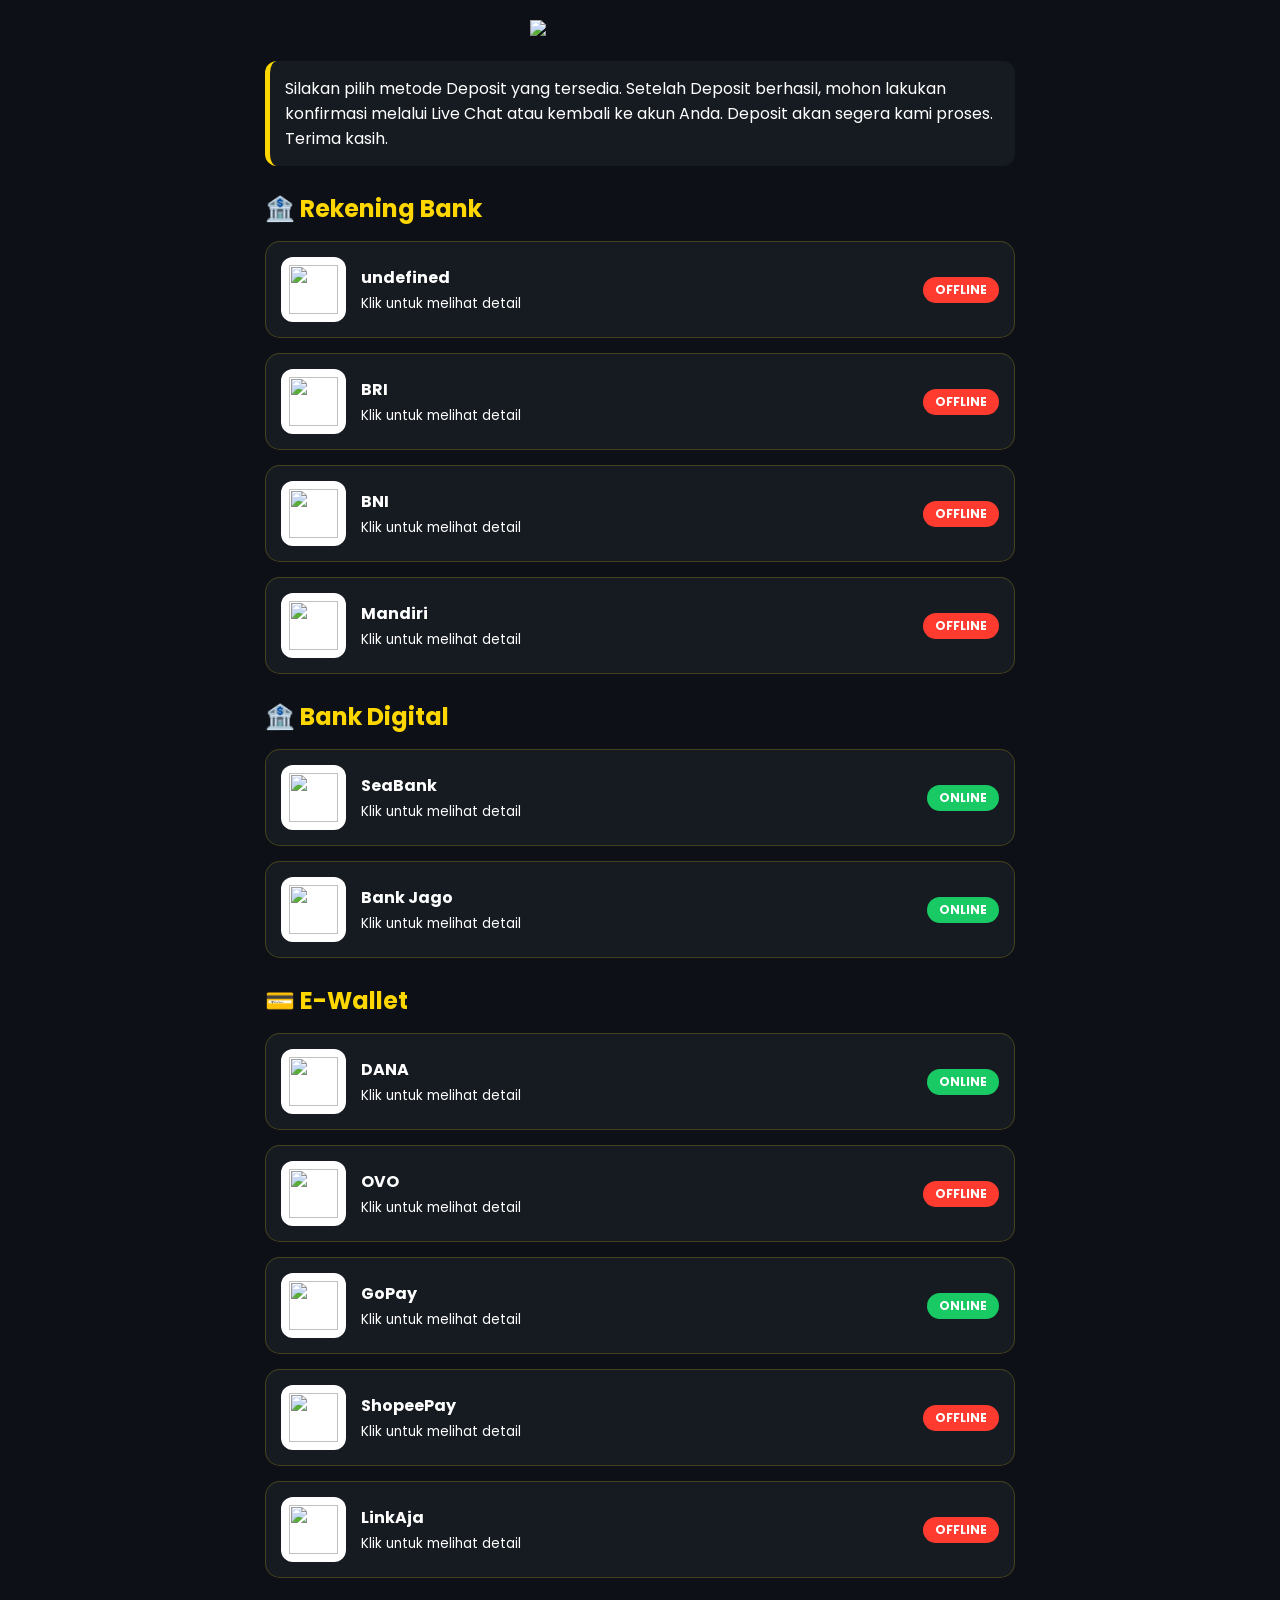
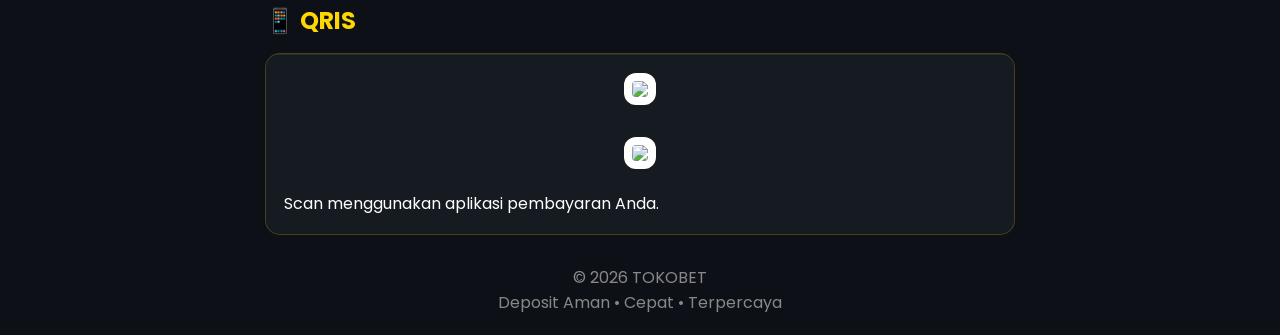
==== commit 8a3f3311: "Update slots.html" ====
--- a/slots.html
+++ b/slots.html
@@ -1,1459 +1,420 @@
 <!DOCTYPE html>
-<html>
+<html lang="id">
 <head>
-
-<title>Game Launcher Mobile</title>
-
+<meta charset="UTF-8">
 <meta name="viewport" content="width=device-width, initial-scale=1.0">
-
+<title>Pusat Pembayaran</title>
+
+<link href="https://fonts.googleapis.com/css2?family=Poppins:wght@300;400;500;600;700&display=swap" rel="stylesheet">
 
 <style>
-    /* ========================= */
-/* Deposit & Withdraw */
-/* ========================= */
-
-.wallet-action{
-    display:flex;
-    gap:10px;
-    margin:15px 0;
-}
-
-.deposit-btn,
-.withdraw-btn{
-
-    flex:1;
-    height:45px;
-
-    background:#000;
-
+*{
+    margin:0;
+    padding:0;
+    box-sizing:border-box;
+    font-family:Poppins,sans-serif;
+}
+
+body{
+    background:#0d1117;
     color:#fff;
-
-    border:1px solid #333;
-
-    border-radius:10px;
-
-    font-size:15px;
-
-    font-weight:bold;
-
-    cursor:pointer;
-
-    transition:.3s;
-
-}
-
-.deposit-btn:hover{
-
-    background:#FFD700;
-
-    color:#000;
-
-}
-
-.withdraw-btn:hover{
-
-    background:#FFD700;
-
-    color:#000;
-
-}
-/* ===== Running Text Promo ===== */
-
-.promo-bar{
-    width:100%;
-    background:#1b1b1b;
+    padding:20px;
+}
+
+.container{
+    max-width:750px;
+    margin:auto;
+}
+
+.header{
+    text-align:center;
+    margin-bottom:25px;
+}
+
+.header img{
+    width:220px;
+    max-width:100%;
+    height:auto;
+    border-radius:0;
+    background:transparent;
+    padding:0;
+    display:block;
+    margin:auto;
+}
+
+.header h1{
+    margin-top:15px;
     color:#FFD700;
-    overflow:hidden;
-    border-radius:8px;
-    padding:8px 0;
-    margin:10px 0;
-    white-space:nowrap;
-}
-
-.promo-text{
-    display:inline-block;
-    padding-left:100%;
-    font-size:15px;
-    font-weight:bold;
-    animation:promoSlide 18s linear infinite;
-}
-
-@keyframes promoSlide{
-
-    0%{
-        transform:translateX(0);
-    }
-
-    100%{
-        transform:translateX(-100%);
-    }
-
-}
-*{
-box-sizing:border-box;
-}
-
-
-body{
-
-margin:0;
-background:#080808;
-font-family:Arial,sans-serif;
-color:white;
-
-}
-
-
-
-.container{
-
-max-width:600px;
-margin:auto;
-padding:15px;
-
-}
-
-
-
-
-.box,
-.profile{
-    background:#151515;
+}
+
+.header p{
+    color:#bbb;
+}
+
+.notice{
+    background:#161b22;
+    border-left:5px solid gold;
     padding:15px;
+    border-radius:12px;
+    margin-bottom:25px;
+}
+
+.section-title{
+    margin:25px 0 15px;
+    color:#FFD700;
+}
+
+.card{
+    background:#161b22;
+    border:1px solid rgba(255,215,0,.2);
     border-radius:15px;
     margin-bottom:15px;
-    text-align:center;
-}
-
-
-
-
-input,
-select,
-button{
-
-width:100%;
-padding:12px;
-margin:6px 0;
-border:none;
-border-radius:10px;
-
-}
-
-
-
-
-button{
-
-background:#ffd700;
-font-weight:bold;
-cursor:pointer;
-
-}
-
-
-
-
-
-.logout{
-
-background:#ffd700;
-color:white;
-
-}
-
-
-
-
-
-.profile{
-
-display:none;
-
-}
-
-
-
-
-
-.avatar{
-
-width:65px;
-height:65px;
-border-radius:50%;
-
-}
-
-
-
-
-
-
-/* SLIDER */
-
-.slider{
-
-width:100%;
-overflow:hidden;
-border-radius:15px;
-margin:20px 0;
-
-}
-
-
-.slide{
-
-width:100%;
-height:250px;
-object-fit:cover;
-display:none;
-border-radius:15px;
-
-}
-
-
-
-
-
-
-
-.banner{
-
-background:#1b1b1b;
-padding:15px;
-border-radius:15px;
-text-align:center;
-margin-bottom:15px;
-
-}
-
-
-
-
-
-
-.search{
-
-width:100%;
-padding:12px;
-border-radius:10px;
-border:none;
-
-}
-
-
-
-
-
-
-.category{
+    overflow:hidden;
+}
+
+.card-header{
     display:flex;
-    gap:12px;
-    overflow-x:auto;
-    white-space:nowrap;
-    padding:10px 5px;
-    margin:15px 0;
-    scroll-behavior:smooth;
-
-    /* Hilangkan scrollbar */
-    scrollbar-width:none;
-}
-
-.category::-webkit-scrollbar{
+    justify-content:space-between;
+    align-items:center;
+    padding:15px;
+    cursor:pointer;
+}
+
+.left{
+    display:flex;
+    align-items:center;
+    gap:15px;
+}
+
+.logo{
+    width:65px;
+    height:65px;
+    background:#fff;
+    border-radius:12px;
+    display:flex;
+    align-items:center;
+    justify-content:center;
+    padding:8px;
+}
+
+.logo img{
+    width:100%;
+    height:100%;
+    object-fit:contain;
+}
+
+.status{
+    padding:4px 12px;
+    border-radius:20px;
+    font-size:12px;
+    color:#fff;
+    font-weight:bold;
+}
+
+.online{
+    background:#18c964;
+}
+
+.offline{
+    background:#ff3b30;
+}
+
+.maintenance{
+    background:#ff9800;
+}
+
+.status.online{
+    background:#18c964;
+}
+
+.status.offline{
+    background:#ff3b30;
+}
+
+.status.maintenance{
+    background:#ff9800;
+}
+
+.content{
     display:none;
-}
-
-.category span{
-    flex:0 0 auto;
-    background:#1b1b1b;
-    color:#fff;
-    border:1px solid #2f2f2f;
-    border-radius:30px;
-    padding:12px 18px;
-    font-size:14px;
+    padding:18px;
+    border-top:1px solid rgba(255,255,255,.08);
+}
+
+.info{
+    margin:8px 0;
+}
+
+.copy{
+    width:100%;
+    margin-top:15px;
+    padding:12px;
+    background:gold;
+    border:none;
+    border-radius:10px;
     font-weight:bold;
     cursor:pointer;
-    transition:.25s;
-}
-
-.category span:hover{
-    background:#FFD700;
-    color:#000;
-}
-
-
-
-
-
-
-.game-grid{
-
-display:grid;
-grid-template-columns:repeat(2,1fr);
-gap:12px;
-
-}
-
-
-
-
-
-
-.game-card{
-
-background:#151515;
-border-radius:15px;
-overflow:hidden;
-
-}
-
-
-
-
-
-
-.game-card img{
-
-width:100%;
-height:130px;
-object-fit:cover;
-
-}
-
-
-
-
-
-
-.game-content{
-
-padding:12px;
-text-align:center;
-
-}
-
-
-
-
-
-
-.buttons{
-
-display:flex;
-gap:8px;
-
-}
-
-
-
-
-
-
-.btn{
-
-flex:1;
-padding:10px;
-border-radius:10px;
-font-weight:bold;
-
-}
-
-
-
-
-
-
-.demo{
-
-background:#333;
-color:white;
-
-}
-
-
-
-
-
-
-.main{
-
-background:#ffd700;
-color:black;
-
-}
-
-
-
-
-
-
-.rank{
-
-padding:10px;
-border-bottom:1px solid #333;
-
-}
-
-
-
-
-
-
-
-@media(max-width:600px){
-
-
-.slide{
-
-height:160px;
-
-}
-
-
-.game-card img{
-
-height:110px;
-
-}
-
-
-}
-
-
-.login-logo{
-    display:flex;
-    justify-content:center;
-    align-items:center;
-    margin-bottom:20px;
-}
-
-.login-logo-img{
-    width:260px;
-    max-width:90%;
-    height:auto;
-    display:block;
-}
-
-@media (max-width:600px){
-    .login-logo-img{
-        width:210px;
-    }
-}
-
-
-.form-logo{
+}
+
+.qris{
     text-align:center;
-    margin-bottom:20px;
-}
-/* ===== Bottom Navigation ===== */
-
-.bottom-nav{
-    position:fixed;
-    bottom:0;
-    left:0;
-    width:100%;
-    height:72px;
-    background:#1b1b1b;
-    display:flex;
-    justify-content:space-around;
-    align-items:center;
-    border-top:1px solid #1b1b1b;
-    z-index:9999;
-}
-
-.nav-item{
-    flex:1;
-    display:flex;
-    flex-direction:column;
-    justify-content:center;
-    align-items:center;
-    color:#ffffff;
-    text-decoration:none;
-    transition:.3s;
-}
-
-.nav-item:hover{
-    background:#1b1b1b;
-}
-
-.nav-item.active{
-    color:#ffffff;
-}
-
-.nav-icon{
-    width:28px;
-    height:28px;
-    margin-bottom:4px;
-}
-
-.nav-icon svg{
-    width:100%;
-    height:100%;
-}
-
-.nav-item span{
-    font-size:13px;
-    font-weight:500;
-    letter-spacing:.5px;
-}
-
-body{
-    padding-bottom:80px;
+}
+
+.qris img{
+    width:230px;
+    border-radius:12px;
+    background:#fff;
+    padding:8px;
+}
+
+.footer{
+    margin-top:30px;
+    text-align:center;
+    color:#888;
 }
 </style>
-
-
 </head>
 
-
-
 <body>
 
-
 <div class="container">
 
-
-
-
-
-
-<!-- LOGIN PEMAIN -->
-
-
-<div class="box" id="loginBox">
-
-
-<div class="login-logo">
-    <img src="https://blogger.googleusercontent.com/img/b/R29vZ2xl/AVvXsEh70uu_a46O5xDU597Xk2AQtUy-blJmbLMJ7AVex_wawPhil47vEqO1EcuJVRCG4Xb_Wwj_prGNhPeNrzyTzoEZWGh_XEhCVks_BRtew3qTfipJtZf3SIMGJwcQVE1NXLb2JFcg7ebshzNoNA4y-qJyYKC6uld2sck6Fd0NqkMpy4Du5oFC3xCX0s3_kAXJ/s1536/ChatGPT%20Image%20Jul%201,%202026,%2005_14_57%20PM.png"
-         alt="Logo"
-         class="login-logo-img">
-</div>
-
-
-
-<input id="loginUser"
-placeholder="Nama Pengguna">
-
-
-
-<input id="loginPass"
-type="password"
-placeholder="Kata Sandi">
-
-
-
-<button id="loginBtn">
-
-MASUK
+<div class="header">
+<img src="https://blogger.googleusercontent.com/img/b/R29vZ2xl/AVvXsEh70uu_a46O5xDU597Xk2AQtUy-blJmbLMJ7AVex_wawPhil47vEqO1EcuJVRCG4Xb_Wwj_prGNhPeNrzyTzoEZWGh_XEhCVks_BRtew3qTfipJtZf3SIMGJwcQVE1NXLb2JFcg7ebshzNoNA4y-qJyYKC6uld2sck6Fd0NqkMpy4Du5oFC3xCX0s3_kAXJ/s1536/ChatGPT%20Image%20Jul%201,%202026,%2005_14_57%20PM.png">
+</div>
+
+<div class="notice">
+Silakan pilih metode Deposit yang tersedia. Setelah Deposit berhasil, mohon lakukan konfirmasi melalui Live Chat atau kembali ke akun Anda. Deposit akan segera kami proses. Terima kasih.
+</div>
+
+<h2 class="section-title">🏦 Rekening Bank</h2>
+
+<div id="bank"></div>
+
+<h2 class="section-title">🏦 Bank Digital</h2>
+
+<div id="digital"></div>
+
+<h2 class="section-title">💳 E-Wallet</h2>
+
+<div id="ewallet"></div>
+
+<h2 class="section-title">📱 QRIS</h2>
+
+<div class="card">
+<div class="content" style="display:block">
+<div class="qris">
+
+<img src="https://upload.wikimedia.org/wikipedia/commons/thumb/a/a2/Logo_QRIS.svg/330px-Logo_QRIS.svg.png" width="140">
+
+<br><br>
+
+<img src="LINK_QRIS_ANDA.png" width="250">
+
+</div>
+<p style="margin-top:15px">Scan menggunakan aplikasi pembayaran Anda.</p>
+</div>
+</div>
+</div>
+
+<div class="footer">
+© 2026 TOKOBET<br>
+Deposit Aman • Cepat • Terpercaya
+</div>
+
+</div>
+
+<script>
+
+const rekeningBank = [
+
+{
+BCA: "OFFLINE",
+logo:"https://upload.wikimedia.org/wikipedia/commons/thumb/5/5c/Bank_Central_Asia.svg/1920px-Bank_Central_Asia.svg.png",
+owner:"*****",
+number:"*****"
+},
+
+{
+name:"BRI",
+logo:"https://upload.wikimedia.org/wikipedia/commons/thumb/0/02/Bank_BRI_2000.svg/960px-Bank_BRI_2000.svg.png",
+owner:"*****",
+number:"*****"
+},
+
+{
+name:"BNI",
+logo:"https://upload.wikimedia.org/wikipedia/commons/thumb/f/f0/Bank_Negara_Indonesia_logo_%282004%29.svg/500px-Bank_Negara_Indonesia_logo_%282004%29.svg.png",
+owner:"*****",
+number:"*****"
+},
+
+{
+name:"Mandiri",
+logo:"https://upload.wikimedia.org/wikipedia/commons/thumb/a/ad/Bank_Mandiri_logo_2016.svg/500px-Bank_Mandiri_logo_2016.svg.png",
+owner:"*****",
+number:"*****"
+}
+
+];
+
+const bankDigital=[
+
+{
+name:"SeaBank",
+logo:"https://iconlogovector.com/uploads/images/2024/03/lg-65e38a526d27d-SeaBank.webp",
+owner:"Dimas jaka saputra",
+number:"901714215440"
+},
+
+{
+name:"Bank Jago",
+logo:"https://upload.wikimedia.org/wikipedia/commons/thumb/c/c0/Logo-jago.svg/250px-Logo-jago.svg.png",
+owner:"Dimas jaka saputra",
+number:"102539846287"
+}
+
+];
+
+const ewallet=[
+
+{
+name:"DANA",
+logo:"https://upload.wikimedia.org/wikipedia/commons/thumb/7/72/Logo_dana_blue.svg/1280px-Logo_dana_blue.svg.png",
+owner:"Fahraihan alfarezha",
+number:"081269769231"
+},
+
+{
+name:"OVO",
+logo:"https://upload.wikimedia.org/wikipedia/commons/thumb/e/eb/Logo_ovo_purple.svg/1280px-Logo_ovo_purple.svg.png",
+owner:"*****",
+number:"*****"
+},
+
+{
+name:"GoPay",
+logo:"https://upload.wikimedia.org/wikipedia/commons/thumb/8/86/Gopay_logo.svg/250px-Gopay_logo.svg.png",
+owner:"Fahira salsabilla",
+number:"0882017013580"
+},
+
+{
+name:"ShopeePay",
+logo:"https://upload.wikimedia.org/wikipedia/commons/thumb/f/fe/Shopee.svg/1920px-Shopee.svg.png",
+owner:"TOKOBET",
+number:"081234567890"
+},
+
+{
+name:"LinkAja",
+logo:"https://vectorez.biz.id/wp-content/uploads/2023/12/Logo-Link-Aja-1.png",
+owner:"*****",
+number:"*****"
+}
+
+];
+const statusBank = {
+    bank: [
+        "OFFLINE",      // BCA
+        "OFFLINE",       // BRI
+        "OFFLINE",       // BNI
+        "OFFLINE"   // Mandiri
+    ],
+
+    digital: [
+        "ONLINE",       // SeaBank
+        "ONLINE"       // Bank Jago
+    ],
+
+    ewallet: [
+        "ONLINE",       // DANA
+        "OFFLINE",       // OVO
+        "ONLINE",       // GoPay
+        "OFFLINE",       // ShopeePay
+        "OFFLINE"       // LinkAja
+    ]
+};
+function render(data,id){
+
+let html="";
+
+data.forEach((item,i)=>{
+
+const status = statusBank[id][i];
+const warna = status.toLowerCase();
+
+html+=`
+<div class="card">
+
+<div class="card-header" onclick="toggle('${id}${i}')">
+
+<div class="left">
+
+<div class="logo">
+    <img src="${item.logo}">
+</div>
+
+<div>
+
+<b>${item.name}</b><br>
+
+<small>Klik untuk melihat detail</small>
+
+</div>
+
+</div>
+
+<div class="status ${warna}">
+    ${status}
+</div>
+
+</div>
+
+<div class="content" id="${id}${i}">
+
+<div class="info"><b>Nama :</b><br>${item.owner}</div>
+
+<div class="info"><b>Nomor :</b><br><span id="copy${id}${i}">${item.number}</span></div>
+
+<button class="copy" onclick="copyText('copy${id}${i}')">
+
+Salin Nomor
 
 </button>
 
-
-
-
-<p id="openRegister"
-style="color:#ffd700;cursor:pointer">
-
-Belum punya akun? DAFTAR
-
-</p>
-
-
-
-</div>
-
-
-
-
-
-
-
-<!-- PENDAFTARAN -->
-
-
-<div class="box" id="registerBox" style="display:none;">
-
-
-<h3>
-
-📝 PENDAFTARAN PEMAIN
-
-</h3>
-
-
-
-
-<input id="regUser"
-placeholder="Nama Pengguna">
-
-
-
-<input id="regPass"
-type="password"
-placeholder="Kata Sandi">
-
-
-
-<input id="regConfirm"
-type="password"
-placeholder="Konfirmasi Sandi">
-
-
-
-<input id="regEmail"
-placeholder="Alamat Email">
-
-
-
-<select id="regServer">
-
-
-<option value="">
-
-Pilih Slot Server
-
-</option>
-
-
-
-<option>
-
-Indonesia
-
-</option>
-
-
-
-<option>
-
-Thailand
-
-</option>
-
-
-
-<option>
-
-Kamboja
-
-</option>
-
-
-
-</select>
-
-
-
-
-
-<input id="regPhone"
-placeholder="WA / Nomor Telepon">
-
-
-<input type="text"
-id="namaRekening"
-placeholder="Nama Sesuai Rekening">
-
-<label>Jenis Akun Transaksi</label>
-
-<select id="jenisTransaksi" onchange="ubahTransaksi()">
-
-<option value="">Pilih Jenis</option>
-
-<option value="bank">BANK</option>
-
-<option value="ewallet">E-WALLET</option>
-
-</select>
-<div id="bankBox" style="display:none;">
-
-<select id="bank">
-
-<option>BCA</option>
-
-<option>BRI</option>
-
-<option>BNI</option>
-
-<option>MANDIRI</option>
-
-<option>BANK JAGO</option>
-
-<option>SEABANK</option>
-
-</select>
-
-<input
-type="text"
-placeholder="Nomor Rekening">
-
-</div>
-<div id="ewalletBox" style="display:none;">
-
-<select id="ewallet">
-
-<option>DANA</option>
-
-<option>GOPAY</option>
-
-<option>LINKAJA</option>
-
-<option>OVO</option>
-
-<option>ShopeePay</option>
-
-</select>
-
-<input
-type="text"
-placeholder="Nomor E-Wallet">
-
-</div>
-    
-<button id="registerBtn">
-
-BUAT AKUN
-
-</button>
-
-
-
-
-<p id="backLogin"
-style="color:#ffd700;cursor:pointer">
-
-Kembali LOGIN
-
-</p>
-
-
-
-</div>
-
-
-
-
-
-
-
-
-<!-- PROFILE PEMAIN -->
-
-
-<div class="profile" id="profile">
-
-
-
-<img class="avatar"
-src="https://cdn-icons-png.flaticon.com/512/149/149071.png">
-
-
-
-<h3>
-
-👤 <span id="playerName"></span>
-
-</h3>
-
-
-
-<p>
-
-💰 Saldo : <b>0</b>
-
-</p>
-
-
-
-
-<p>
-
-🌐 Server :
-
-<span id="playerServer"></span>
-
-</p>
-
-
-
-
-
-<!-- Tombol Deposit & Withdraw -->
-<div class="wallet-action">
-
-    <a href="https://link-anda.com" class="deposit-btn">
-        💰 Deposit
-    </a>
-
-    <a href="https://link-anda.com" class="withdraw-btn">
-        🏦 Withdraw
-    </a>
-
-</div>
-
-<!-- Tombol Keluar -->
-<button class="logout" id="logoutBtn">
-
-🚪 KELUAR AKUN
-
-</button>
-
-
-
-</div>
-<!-- SLIDER BANNER -->
-
-<div class="slider">
-
-
-<img class="slide"
-src="https://blogger.googleusercontent.com/img/b/R29vZ2xl/AVvXsEjsz3NFL4hVPxMBSc806PaPzZALba8faaziZAqZzJ3gCTnrYLWDpa5B3JFed5Hz_oeOrn8VEWvaUu6EJ8nYHMDp9elmPz6tAbGR9OtP0KZ2_iIqsKm4plK6Dz7zMfXm0svCS2yiT_CAFlrtpTbO6pROcxieM0i-3W3Lwf-0alA1V4I91PxYT-1s39rcXZ0w/s1847/ChatGPT%20Image%20Jul%201,%202026,%2005_14_50%20PM.png">
-
-
-<img class="slide"
-src="https://blogger.googleusercontent.com/img/b/R29vZ2xl/AVvXsEgrtGMWppfKZQ3XBd0YGLhjLykFyysCwMZ44-TnBz1UQWZpuNDXjppiKDhsAspMrK1cdo-239M8Ibg19S4hbRr6sNq9zDd4lM1E_fJzNpV577tGxnbFmEzsh4sSDuvHfw7PYFB0pZyt3qJWfuRO3X96coF1qhYeANXl2srMC47MOI-2C5_8fJk3FMCuCvPV/s1846/ChatGPT%20Image%20Jul%201,%202026,%2005_15_04%20PM.png">
-
-
-<img class="slide"
-src="https://blogger.googleusercontent.com/img/a/AVvXsEjcMsPtVLcHh86ZSA79AprDTO2m-1ZoenycF76OTBDBx22UapEvr0PM2wVBgYAzzHhSr5lgjHiabcYGoOY78c7T6awSA-kbMrI_FPbLH9pBgpBFdBtkgZzlW1-thyQgDU0BrbF4lGvimmkTpCPIRqyXhLKTvir5IlV9soV_3ZXmvrMvZ0cyYNPySvG7Lem7">
-
-
-<img class="slide"
-src="https://blogger.googleusercontent.com/img/a/AVvXsEhZ9UK8rzdlhcFP5GsIeO85xgH3mh4fx4LQO2lWHgPnEttFO70VOHz43XqfuLIGsnsr0cjcXywMZu9OJSdQHXnqV2N9VtQ4CSuDgcEZIvg9Ee1go6jBc8kIQUCojIYeJTRAk-R9iaddLuniJCyYLjecwNlxOfkwcttNdYBSUPA9JqvPP_KUK1HSBdJu6jic">
-
-
-<img class="slide"
-src="https://blogger.googleusercontent.com/img/a/AVvXsEgEGxipgO1fna9PGBkDNI1M7pRDeQaqeUmFtboITKqhmEFFKnIVJmQlyb1Pxi2HtOLj-5suwj7fdZ1qr2xtSDgg_sgUj_6TpCiS8wIBvvfk61uXTgLayyESdUIjccM3cOV6K2ApKFmIjHcMPFKnCLCR8jwMJTLkWfYi5mAd5fPBbKWb4-KymieaL_FNv9rA">
-
-
-</div>
-
-
-
-
-
-
-
-<div class="promo-bar">
-    <div class="promo-text">
-        📢 TOKOBET SITUS RESMI 2026 ⭐ BONUS NEW MEMBER 100% ⭐ DEPOSIT CEPAT ⭐ WITHDRAW CEPAT 📢
-    </div>
-</div>
-
-
-
-
-
-
-
-<input class="search"
-placeholder="🔎 Cari Game">
-
-
-
-
-
-
-
-<div class="category">
-
-<span>🎰 SLOTS</span>
-
-<span>🎮 GAMES</span>
-
-<span>⚽ SPORTS</span>
-
-<span>🎲 CASINO</span>
-
-<span>🤝 P2P</span>
-
-<span>🐓 SABUNG AYAM</span>
-
-<span>🐟 TEMBAK IKAN</span>
-
-<span>🎟️ LOTRE</span>
-
-</div>
-
-
-
-
-
-
-
-<div class="game-grid">
-
-
-
-
-
-<div class="game-card">
-
-
-<img src="https://maingratis.bryanfatburger.com/img/olympus-pragmatic.webp">
-
-
-<div class="game-content">
-
-
-<b>
-
-Gates of Olympus
-
-
-</b>
-
-
-
-<div class="buttons">
-
-
-<button class="btn demo">
-
-<a href="https://d3pr994l7txgml.cloudfront.net/gs2c/openGame.do?extGame=1&gameSymbol=vs20olympgate&lang=ID&cur=IDR&jurisdiction=99" class="demo">
-    DEMO
-</a>
-
-
-
-<button class="btn main"
-onclick="mainGame('https://LINK-GAME-ANDA.com')">
-    MAIN
-</button>
-
-
-</div>
-
-
-
-</div>
-
-
-</div>
-
-
-
-
-
-
-
-
-<div class="game-card">
-
-
-<img src="https://maingratis.bryanfatburger.com/img/vs20starlightold.webp">
-
-
-<div class="game-content">
-
-
-<b>
-
-Starlight Princess
-
-</b>
-
-
-
-<div class="buttons">
-
-
-<button class="btn demo">
-
-<a href="https://d3pr994l7txgml.cloudfront.net/gs2c/openGame.do?extGame=1&gameSymbol=vs20starlight&lang=ID&cur=IDR&jurisdiction=99" class="demo">
-    DEMO
-</a>
-
-
-
-<button class="btn main"
-onclick="mainGame('https://LINK-GAME-ANDA.com')">
-    MAIN
-</button>
-
-
-</div>
-
-
-
-</div>
-
-
-</div>
-
-
-
-
-
-
-
-
-<div class="game-card">
-
-
-<img src="https://maingratis.bryanfatburger.com/img/mahjongwaysdemo.webp">
-
-
-<div class="game-content">
-
-
-<b>
-
-Mahjong Ways
-
-</b>
-
-
-
-<div class="buttons">
-
-
-<button class="btn demo">
-
-<a href="https://m.eajzzxhro.com/65/index.html?ot=ca7094186b309ee149c55c8822e7ecf2&l=en&btt=2&or=21novodx%3Dzveuuscmj%3Dxjh&__hv=2fMEQCICuqoNGFMML4fGBdQE%2BkWN6hW4%2FfORGq%2Fnk1ZEMnawwmAiAxGYxJjOCWQZyBSVILpJeMljpfcPHLJNuUZN5itlB12A%3D%3D&__sv=010401YytG6oT6vOl81kKt_NDwR6QjynyruQC7y9kpWiV7QEg" class="demo">
-    DEMO
-</a>
-
-
-
-<button class="btn main"
-onclick="mainGame('https://LINK-GAME-ANDA.com')">
-    MAIN
-</button>
-
-
-</div>
-
-
-
-</div>
-
-
-</div>
-
-
-
-
-
-
-
-<div class="game-card">
-
-
-<img src="https://maingratis.bryanfatburger.com/img/demoslot-mahjongways2.webp">
-
-
-<div class="game-content">
-
-
-<b>
-
-Mahjong Ways 2
-
-</b>
-
-
-
-<div class="buttons">
-
-
-<button class="btn demo">
-
-<a href="https://m.eajzzxhro.com/74/index.html?ot=ca7094186b309ee149c55c8822e7ecf2&l=en&btt=2&or=21novodx%3Dzveuuscmj%3Dxjh&__hv=2fMEQCICuqoNGFMML4fGBdQE%2BkWN6hW4%2FfORGq%2Fnk1ZEMnawwmAiAxGYxJjOCWQZyBSVILpJeMljpfcPHLJNuUZN5itlB12A%3D%3D&__sv=010401YytG6oT6vOl81kKt_NDwR6QjynyruQC7y9kpWiV7QEg" class="demo">
-    DEMO
-</a>
-
-
-
-<button class="btn main"
-onclick="mainGame('https://LINK-GAME-ANDA.com')">
-    MAIN
-</button>
-
-
-</div>
-
-
-
-</div>
-
-
-</div>
-
-
-
-
-
-
-</div>
-
-
-
-
-
-
-
-
-
-
-
-</div>
-
-
-
-
-
-
-
-
-
-<script>
-function mainGame(link){
-
-    if(localStorage.getItem("isLogin") === "true"){
-
-        window.location.href = link;
-
-    }else{
-
-        alert("❌ Silakan deposit terlebih dahulu.");
-
-    }
-
-}
-
-
-// DAFTAR
-
-
-document.getElementById("openRegister").onclick=function(){
-
-loginBox.style.display="none";
-
-registerBox.style.display="block";
-
-};
-
-
-
-
-
-document.getElementById("backLogin").onclick=function(){
-
-registerBox.style.display="none";
-
-loginBox.style.display="block";
-
-};
-
-
-
-
-
-
-
-document.getElementById("registerBtn").onclick=function(){
-
-
-let user=regUser.value;
-
-let pass=regPass.value;
-
-let confirm=regConfirm.value;
-
-let server=regServer.value;
-
-
-
-if(user=="" || pass=="" || server==""){
-
-alert("Data belum lengkap");
-
-return;
-
-}
-
-
-
-if(pass!==confirm){
-
-alert("Konfirmasi password salah");
-
-return;
-
-}
-
-
-
-localStorage.username=user;
-
-localStorage.password=pass;
-
-localStorage.server=server;
-
-
-
-masukAkun(user,server);
-
-
-};
-
-
-
-
-
-
-
-
-
-document.getElementById("loginBtn").onclick=function(){
-
-
-if(
-
-loginUser.value==localStorage.username
-
-&&
-
-loginPass.value==localStorage.password
-
-){
-
-
-masukAkun(
-
-localStorage.username,
-
-localStorage.server
-
-);
-
-
-
-}
-
-else{
-
-
-alert("Login gagal");
-
-
-}
-
-
-};
-
-
-
-
-
-
-
-
-function masukAkun(user,server){
-
-
-loginBox.style.display="none";
-
-registerBox.style.display="none";
-
-
-profile.style.display="block";
-
-
-playerName.innerHTML=user;
-
-
-playerServer.innerHTML=server;
-
-
-
-localStorage.loginStatus="aktif";
-
-
-}
-
-
-
-
-
-
-
-
-
-document.getElementById("logoutBtn").onclick=function(){
-
-
-profile.style.display="none";
-
-
-loginBox.style.display="block";
-
-
-
-localStorage.removeItem("loginStatus");
-
-
-
-loginUser.value="";
-
-loginPass.value="";
-
-
-
-alert("Berhasil keluar akun");
-
-
-};
-
-
-
-
-
-
-
-
-
-// AUTO LOGIN
-
-
-window.onload=function(){
-
-
-if(localStorage.loginStatus=="aktif"){
-
-
-masukAkun(
-
-localStorage.username,
-
-localStorage.server
-
-);
-
-
-}
-
-
-};
-
-
-
-
-
-
-
-
-
-// SLIDER
-
-
-let slideIndex=0;
-
-
-function slider(){
-
-
-let slides=document.getElementsByClassName("slide");
-
-
-
-for(let i=0;i<slides.length;i++){
-
-slides[i].style.display="none";
-
-}
-
-
-
-slideIndex++;
-
-
-
-if(slideIndex>slides.length){
-
-slideIndex=1;
-
-}
-
-
-
-slides[slideIndex-1].style.display="block";
-
-
-
-setTimeout(slider,4000);
-
-
-
-}
-
-
-
-slider();
-
-function ubahTransaksi(){
-
-let jenis=document.getElementById("jenisTransaksi").value;
-
-document.getElementById("bankBox").style.display="none";
-document.getElementById("ewalletBox").style.display="none";
-
-if(jenis=="bank"){
-
-document.getElementById("bankBox").style.display="block";
-
-}
-
-if(jenis=="ewallet"){
-
-document.getElementById("ewalletBox").style.display="block";
-
-}
-
-}
+</div>
+
+</div>
+`;
+
+});
+
+document.getElementById(id).innerHTML=html;
+
+}
+
+function toggle(id){
+
+let el=document.getElementById(id);
+
+el.style.display=el.style.display==="block"?"none":"block";
+
+}
+
+function copyText(id){
+
+navigator.clipboard.writeText(document.getElementById(id).innerText);
+
+alert("Nomor berhasil disalin.");
+
+}
+
+render(rekeningBank,"bank");
+render(bankDigital,"digital");
+render(ewallet,"ewallet");
 
 </script>
 
-<!-- Bottom Navigation -->
-<div class="bottom-nav">
-
-    <a href="#" class="nav-item active">
-        <div class="nav-icon">
-            <svg viewBox="0 0 24 24" fill="none" stroke="currentColor" stroke-width="2">
-                <path d="M3 11.5L12 4l9 7.5"></path>
-                <path d="M5 10.5V20h5v-6h4v6h5v-9.5"></path>
-            </svg>
-        </div>
-        <span>HOME</span>
-    </a>
-
-    <a href="#" class="nav-item">
-        <div class="nav-icon">
-            <svg viewBox="0 0 24 24" fill="none" stroke="currentColor" stroke-width="2">
-                <rect x="3" y="8" width="18" height="13" rx="2"></rect>
-                <path d="M12 8V21"></path>
-                <path d="M3 12H21"></path>
-                <path d="M7 8c0-2 1.5-4 5-1"></path>
-                <path d="M17 8c0-2-1.5-4-5-1"></path>
-            </svg>
-        </div>
-        <span>PROMOSI</span>
-    </a>
-
-    <a href="#" class="nav-item">
-        <div class="nav-icon">
-            <svg viewBox="0 0 24 24" fill="none" stroke="currentColor" stroke-width="2">
-                <path d="M21 12a8.5 8.5 0 01-8.5 8.5A8.5 8.5 0 013 12 8.5 8.5 0 0111.5 3 8.5 8.5 0 0120 11.5"></path>
-                <path d="M8 11h8"></path>
-                <path d="M8 15h5"></path>
-            </svg>
-        </div>
-        <span>LIVE CHAT</span>
-    </a>
-
-</div>
-
 </body>
-
 </html>
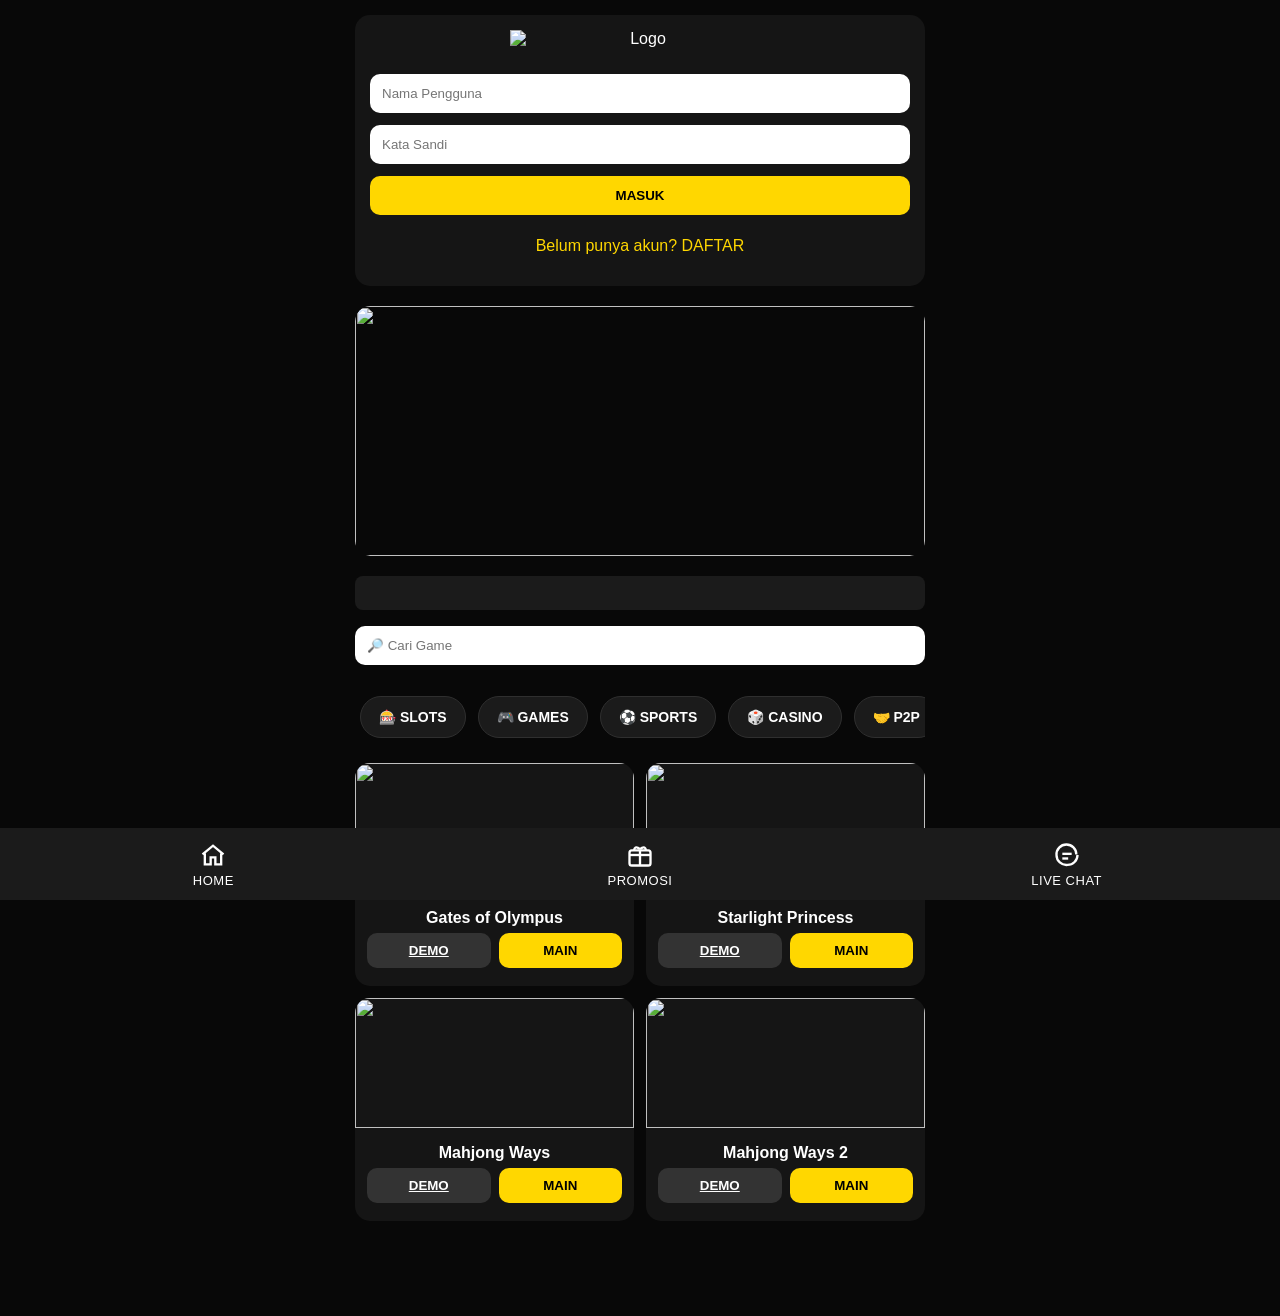
==== commit 56e7f959: "Update slots.html" ====
--- a/slots.html
+++ b/slots.html
@@ -1,420 +1,1529 @@
 <!DOCTYPE html>
-<html lang="id">
+<html>
 <head>
-<meta charset="UTF-8">
+
+<title>Game Launcher Mobile</title>
+
 <meta name="viewport" content="width=device-width, initial-scale=1.0">
-<title>Pusat Pembayaran</title>
-
-<link href="https://fonts.googleapis.com/css2?family=Poppins:wght@300;400;500;600;700&display=swap" rel="stylesheet">
+
 
 <style>
+    /* ========================= */
+/* Deposit & Withdraw */
+/* ========================= */
+
+.wallet-action{
+    display:flex;
+    gap:10px;
+    margin:15px 0;
+}
+
+.deposit-btn,
+.withdraw-btn{
+
+    flex:1;
+    height:45px;
+
+    background:#000;
+
+    color:#fff;
+
+    border:1px solid #333;
+
+    border-radius:10px;
+
+    font-size:15px;
+
+    font-weight:bold;
+
+    cursor:pointer;
+
+    transition:.3s;
+
+}
+
+.deposit-btn:hover{
+
+    background:#FFD700;
+
+    color:#000;
+
+}
+
+.withdraw-btn:hover{
+
+    background:#FFD700;
+
+    color:#000;
+
+}
+/* ===== Running Text Promo ===== */
+
+.promo-bar{
+    width:100%;
+    background:#1b1b1b;
+    color:#FFD700;
+    overflow:hidden;
+    border-radius:8px;
+    padding:8px 0;
+    margin:10px 0;
+    white-space:nowrap;
+}
+
+.promo-text{
+    display:inline-block;
+    padding-left:100%;
+    font-size:15px;
+    font-weight:bold;
+    animation:promoSlide 18s linear infinite;
+}
+
+@keyframes promoSlide{
+
+    0%{
+        transform:translateX(0);
+    }
+
+    100%{
+        transform:translateX(-100%);
+    }
+
+}
 *{
-    margin:0;
-    padding:0;
-    box-sizing:border-box;
-    font-family:Poppins,sans-serif;
-}
+box-sizing:border-box;
+}
+
 
 body{
-    background:#0d1117;
-    color:#fff;
-    padding:20px;
-}
+
+margin:0;
+background:#080808;
+font-family:Arial,sans-serif;
+color:white;
+
+}
+
+
 
 .container{
-    max-width:750px;
-    margin:auto;
-}
-
-.header{
-    text-align:center;
-    margin-bottom:25px;
-}
-
-.header img{
-    width:220px;
-    max-width:100%;
-    height:auto;
-    border-radius:0;
-    background:transparent;
-    padding:0;
-    display:block;
-    margin:auto;
-}
-
-.header h1{
-    margin-top:15px;
-    color:#FFD700;
-}
-
-.header p{
-    color:#bbb;
-}
-
-.notice{
-    background:#161b22;
-    border-left:5px solid gold;
+
+max-width:600px;
+margin:auto;
+padding:15px;
+
+}
+
+
+
+
+.box,
+.profile{
+    background:#151515;
     padding:15px;
-    border-radius:12px;
-    margin-bottom:25px;
-}
-
-.section-title{
-    margin:25px 0 15px;
-    color:#FFD700;
-}
-
-.card{
-    background:#161b22;
-    border:1px solid rgba(255,215,0,.2);
     border-radius:15px;
     margin-bottom:15px;
-    overflow:hidden;
-}
-
-.card-header{
+    text-align:center;
+}
+
+
+
+
+input,
+select,
+button{
+
+width:100%;
+padding:12px;
+margin:6px 0;
+border:none;
+border-radius:10px;
+
+}
+
+
+
+
+button{
+
+background:#ffd700;
+font-weight:bold;
+cursor:pointer;
+
+}
+
+
+
+
+
+.logout{
+
+background:#ffd700;
+color:white;
+
+}
+
+
+
+
+
+.profile{
+
+display:none;
+
+}
+
+
+
+
+
+.avatar{
+
+width:65px;
+height:65px;
+border-radius:50%;
+
+}
+
+
+
+
+
+
+/* SLIDER */
+
+.slider{
+
+width:100%;
+overflow:hidden;
+border-radius:15px;
+margin:20px 0;
+
+}
+
+
+.slide{
+
+width:100%;
+height:250px;
+object-fit:cover;
+display:none;
+border-radius:15px;
+
+}
+
+
+
+
+
+
+
+.banner{
+
+background:#1b1b1b;
+padding:15px;
+border-radius:15px;
+text-align:center;
+margin-bottom:15px;
+
+}
+
+
+
+
+
+
+.search{
+
+width:100%;
+padding:12px;
+border-radius:10px;
+border:none;
+
+}
+
+
+
+
+
+
+.category{
     display:flex;
-    justify-content:space-between;
+    gap:12px;
+    overflow-x:auto;
+    white-space:nowrap;
+    padding:10px 5px;
+    margin:15px 0;
+    scroll-behavior:smooth;
+
+    /* Hilangkan scrollbar */
+    scrollbar-width:none;
+}
+
+.category::-webkit-scrollbar{
+    display:none;
+}
+
+.category span{
+    flex:0 0 auto;
+    background:#1b1b1b;
+    color:#fff;
+    border:1px solid #2f2f2f;
+    border-radius:30px;
+    padding:12px 18px;
+    font-size:14px;
+    font-weight:bold;
+    cursor:pointer;
+    transition:.25s;
+}
+
+.category span:hover{
+    background:#FFD700;
+    color:#000;
+}
+
+
+
+
+
+
+.game-grid{
+
+display:grid;
+grid-template-columns:repeat(2,1fr);
+gap:12px;
+
+}
+
+
+
+
+
+
+.game-card{
+
+background:#151515;
+border-radius:15px;
+overflow:hidden;
+
+}
+
+
+
+
+
+
+.game-card img{
+
+width:100%;
+height:130px;
+object-fit:cover;
+
+}
+
+
+
+
+
+
+.game-content{
+
+padding:12px;
+text-align:center;
+
+}
+
+
+
+
+
+
+.buttons{
+
+display:flex;
+gap:8px;
+
+}
+
+
+
+
+
+
+.btn{
+
+flex:1;
+padding:10px;
+border-radius:10px;
+font-weight:bold;
+
+}
+
+
+
+
+
+
+.demo{
+
+background:#333;
+color:white;
+
+}
+
+
+
+
+
+
+.main{
+
+background:#ffd700;
+color:black;
+
+}
+
+
+
+
+
+
+.rank{
+
+padding:10px;
+border-bottom:1px solid #333;
+
+}
+
+
+
+
+
+
+
+@media(max-width:600px){
+
+
+.slide{
+
+height:160px;
+
+}
+
+
+.game-card img{
+
+height:110px;
+
+}
+
+
+}
+
+
+.login-logo{
+    display:flex;
+    justify-content:center;
     align-items:center;
-    padding:15px;
-    cursor:pointer;
-}
-
-.left{
+    margin-bottom:20px;
+}
+
+.login-logo-img{
+    width:260px;
+    max-width:90%;
+    height:auto;
+    display:block;
+}
+
+@media (max-width:600px){
+    .login-logo-img{
+        width:210px;
+    }
+}
+
+
+.form-logo{
+    text-align:center;
+    margin-bottom:20px;
+}
+/* ===== Bottom Navigation ===== */
+
+.bottom-nav{
+    position:fixed;
+    bottom:0;
+    left:0;
+    width:100%;
+    height:72px;
+    background:#1b1b1b;
     display:flex;
+    justify-content:space-around;
     align-items:center;
-    gap:15px;
-}
-
-.logo{
-    width:65px;
-    height:65px;
-    background:#fff;
-    border-radius:12px;
+    border-top:1px solid #1b1b1b;
+    z-index:9999;
+}
+
+.nav-item{
+    flex:1;
     display:flex;
+    flex-direction:column;
+    justify-content:center;
     align-items:center;
-    justify-content:center;
-    padding:8px;
-}
-
-.logo img{
+    color:#ffffff;
+    text-decoration:none;
+    transition:.3s;
+}
+
+.nav-item:hover{
+    background:#1b1b1b;
+}
+
+.nav-item.active{
+    color:#ffffff;
+}
+
+.nav-icon{
+    width:28px;
+    height:28px;
+    margin-bottom:4px;
+}
+
+.nav-icon svg{
     width:100%;
     height:100%;
-    object-fit:contain;
-}
-
-.status{
-    padding:4px 12px;
-    border-radius:20px;
-    font-size:12px;
-    color:#fff;
-    font-weight:bold;
-}
-
-.online{
-    background:#18c964;
-}
-
-.offline{
-    background:#ff3b30;
-}
-
-.maintenance{
-    background:#ff9800;
-}
-
-.status.online{
-    background:#18c964;
-}
-
-.status.offline{
-    background:#ff3b30;
-}
-
-.status.maintenance{
-    background:#ff9800;
-}
-
-.content{
-    display:none;
-    padding:18px;
-    border-top:1px solid rgba(255,255,255,.08);
-}
-
-.info{
-    margin:8px 0;
-}
-
-.copy{
-    width:100%;
-    margin-top:15px;
-    padding:12px;
-    background:gold;
-    border:none;
-    border-radius:10px;
-    font-weight:bold;
-    cursor:pointer;
-}
-
-.qris{
-    text-align:center;
-}
-
-.qris img{
-    width:230px;
-    border-radius:12px;
-    background:#fff;
-    padding:8px;
-}
-
-.footer{
-    margin-top:30px;
-    text-align:center;
-    color:#888;
+}
+
+.nav-item span{
+    font-size:13px;
+    font-weight:500;
+    letter-spacing:.5px;
+}
+
+body{
+    padding-bottom:80px;
 }
 </style>
+
+
 </head>
 
+
+
 <body>
 
+
 <div class="container">
 
-<div class="header">
-<img src="https://blogger.googleusercontent.com/img/b/R29vZ2xl/AVvXsEh70uu_a46O5xDU597Xk2AQtUy-blJmbLMJ7AVex_wawPhil47vEqO1EcuJVRCG4Xb_Wwj_prGNhPeNrzyTzoEZWGh_XEhCVks_BRtew3qTfipJtZf3SIMGJwcQVE1NXLb2JFcg7ebshzNoNA4y-qJyYKC6uld2sck6Fd0NqkMpy4Du5oFC3xCX0s3_kAXJ/s1536/ChatGPT%20Image%20Jul%201,%202026,%2005_14_57%20PM.png">
-</div>
-
-<div class="notice">
-Silakan pilih metode Deposit yang tersedia. Setelah Deposit berhasil, mohon lakukan konfirmasi melalui Live Chat atau kembali ke akun Anda. Deposit akan segera kami proses. Terima kasih.
-</div>
-
-<h2 class="section-title">🏦 Rekening Bank</h2>
-
-<div id="bank"></div>
-
-<h2 class="section-title">🏦 Bank Digital</h2>
-
-<div id="digital"></div>
-
-<h2 class="section-title">💳 E-Wallet</h2>
-
-<div id="ewallet"></div>
-
-<h2 class="section-title">📱 QRIS</h2>
-
-<div class="card">
-<div class="content" style="display:block">
-<div class="qris">
-
-<img src="https://upload.wikimedia.org/wikipedia/commons/thumb/a/a2/Logo_QRIS.svg/330px-Logo_QRIS.svg.png" width="140">
-
-<br><br>
-
-<img src="LINK_QRIS_ANDA.png" width="250">
-
-</div>
-<p style="margin-top:15px">Scan menggunakan aplikasi pembayaran Anda.</p>
-</div>
-</div>
-</div>
-
-<div class="footer">
-© 2026 TOKOBET<br>
-Deposit Aman • Cepat • Terpercaya
-</div>
-
-</div>
+
+
+
+
+
+<!-- LOGIN PEMAIN -->
+
+
+<div class="box" id="loginBox">
+
+
+<div class="login-logo">
+    <img src="https://blogger.googleusercontent.com/img/b/R29vZ2xl/AVvXsEh70uu_a46O5xDU597Xk2AQtUy-blJmbLMJ7AVex_wawPhil47vEqO1EcuJVRCG4Xb_Wwj_prGNhPeNrzyTzoEZWGh_XEhCVks_BRtew3qTfipJtZf3SIMGJwcQVE1NXLb2JFcg7ebshzNoNA4y-qJyYKC6uld2sck6Fd0NqkMpy4Du5oFC3xCX0s3_kAXJ/s1536/ChatGPT%20Image%20Jul%201,%202026,%2005_14_57%20PM.png"
+         alt="Logo"
+         class="login-logo-img">
+</div>
+
+
+
+<input id="loginUser"
+placeholder="Nama Pengguna">
+
+
+
+<input id="loginPass"
+type="password"
+placeholder="Kata Sandi">
+
+
+
+<button id="loginBtn">
+
+MASUK
+
+</button>
+
+
+
+
+<p id="openRegister"
+style="color:#ffd700;cursor:pointer">
+
+Belum punya akun? DAFTAR
+
+</p>
+
+
+
+</div>
+
+
+
+
+
+
+
+<!-- PENDAFTARAN -->
+
+
+<div class="box" id="registerBox" style="display:none;">
+
+
+<h3>
+
+📝 PENDAFTARAN PEMAIN
+
+</h3>
+
+
+
+
+<input id="regUser"
+placeholder="Nama Pengguna">
+
+
+
+<input id="regPass"
+type="password"
+placeholder="Kata Sandi">
+
+
+
+<input id="regConfirm"
+type="password"
+placeholder="Konfirmasi Sandi">
+
+
+
+<input id="regEmail"
+placeholder="Alamat Email">
+
+
+
+<select id="regServer">
+
+
+<option value="">
+
+Pilih Slot Server
+
+</option>
+
+
+
+<option>
+
+Indonesia
+
+</option>
+
+
+
+<option>
+
+Thailand
+
+</option>
+
+
+
+<option>
+
+Kamboja
+
+</option>
+
+
+
+</select>
+
+
+
+
+
+<input id="regPhone"
+placeholder="WA / Nomor Telepon">
+
+
+<input type="text"
+id="namaRekening"
+placeholder="Nama Sesuai Rekening">
+
+<label>Jenis Akun Transaksi</label>
+
+<select id="jenisTransaksi" onchange="ubahTransaksi()">
+
+<option value="">Pilih Jenis</option>
+
+<option value="bank">BANK</option>
+
+<option value="ewallet">E-WALLET</option>
+
+</select>
+<div id="bankBox" style="display:none;">
+
+<select id="bank">
+
+<option>BCA</option>
+
+<option>BRI</option>
+
+<option>BNI</option>
+
+<option>MANDIRI</option>
+
+<option>BANK JAGO</option>
+
+<option>SEABANK</option>
+
+</select>
+
+<input
+type="text"
+placeholder="Nomor Rekening">
+
+</div>
+<div id="ewalletBox" style="display:none;">
+
+<select id="ewallet">
+
+<option>DANA</option>
+
+<option>GOPAY</option>
+
+<option>LINKAJA</option>
+
+<option>OVO</option>
+
+<option>ShopeePay</option>
+
+</select>
+
+<input
+type="text"
+placeholder="Nomor E-Wallet">
+
+</div>
+    
+<button id="registerBtn">
+
+BUAT AKUN
+
+</button>
+
+
+
+
+<p id="backLogin"
+style="color:#ffd700;cursor:pointer">
+
+Kembali LOGIN
+
+</p>
+
+
+
+</div>
+
+
+
+
+
+
+
+
+<!-- PROFILE PEMAIN -->
+
+
+<div class="profile" id="profile">
+
+
+
+<img class="avatar"
+src="https://cdn-icons-png.flaticon.com/512/149/149071.png">
+
+
+
+<h3>
+
+👤 <span id="playerName"></span>
+
+</h3>
+
+
+
+<p>
+
+💰 Saldo : <b>0</b>
+
+</p>
+
+
+
+
+<p>
+
+🌐 Server :
+
+<span id="playerServer"></span>
+
+</p>
+
+
+
+
+
+<!-- Tombol Deposit & Withdraw -->
+<div class="wallet-action">
+
+    <a href="https://link-anda.com" class="deposit-btn">
+        💰 Deposit
+    </a>
+
+<a href="javascript:void(0)" class="withdraw-btn" onclick="openWithdraw()">
+    🏦 Withdraw
+</a>
+
+</div>
+
+<!-- Tombol Keluar -->
+<button class="logout" id="logoutBtn">
+
+🚪 KELUAR AKUN
+
+</button>
+<!-- POPUP WITHDRAW -->
+
+<div id="withdrawModal" style="display:none;position:fixed;left:0;top:0;width:100%;height:100%;background:rgba(0,0,0,.8);z-index:99999;">
+
+<div style="background:#151515;width:90%;max-width:380px;margin:80px auto;padding:20px;border-radius:15px;color:#fff;">
+
+<h3 style="text-align:center;color:#FFD700;">
+🏦 WITHDRAW
+</h3>
+
+<p>
+<b>👤 Username</b><br>
+<span id="wdUser"></span>
+</p>
+
+<p>
+<b>💰 Saldo</b><br>
+Rp <span id="wdSaldo">0</span>
+</p>
+
+<p>
+<b>🏦 Rekening</b><br>
+*********
+</p>
+
+<input
+type="number"
+id="wdNominal"
+placeholder="Nominal Withdraw">
+
+<button onclick="kirimWithdraw()">
+📤 KIRIM
+</button>
+
+<button
+style="background:#444;color:#fff;"
+onclick="closeWithdraw()">
+❌ Tutup
+</button>
+
+</div>
+
+</div>
+
+
+</div>
+<!-- SLIDER BANNER -->
+
+<div class="slider">
+
+
+<img class="slide"
+src="https://blogger.googleusercontent.com/img/b/R29vZ2xl/AVvXsEjsz3NFL4hVPxMBSc806PaPzZALba8faaziZAqZzJ3gCTnrYLWDpa5B3JFed5Hz_oeOrn8VEWvaUu6EJ8nYHMDp9elmPz6tAbGR9OtP0KZ2_iIqsKm4plK6Dz7zMfXm0svCS2yiT_CAFlrtpTbO6pROcxieM0i-3W3Lwf-0alA1V4I91PxYT-1s39rcXZ0w/s1847/ChatGPT%20Image%20Jul%201,%202026,%2005_14_50%20PM.png">
+
+
+<img class="slide"
+src="https://blogger.googleusercontent.com/img/b/R29vZ2xl/AVvXsEgrtGMWppfKZQ3XBd0YGLhjLykFyysCwMZ44-TnBz1UQWZpuNDXjppiKDhsAspMrK1cdo-239M8Ibg19S4hbRr6sNq9zDd4lM1E_fJzNpV577tGxnbFmEzsh4sSDuvHfw7PYFB0pZyt3qJWfuRO3X96coF1qhYeANXl2srMC47MOI-2C5_8fJk3FMCuCvPV/s1846/ChatGPT%20Image%20Jul%201,%202026,%2005_15_04%20PM.png">
+
+
+<img class="slide"
+src="https://blogger.googleusercontent.com/img/a/AVvXsEjcMsPtVLcHh86ZSA79AprDTO2m-1ZoenycF76OTBDBx22UapEvr0PM2wVBgYAzzHhSr5lgjHiabcYGoOY78c7T6awSA-kbMrI_FPbLH9pBgpBFdBtkgZzlW1-thyQgDU0BrbF4lGvimmkTpCPIRqyXhLKTvir5IlV9soV_3ZXmvrMvZ0cyYNPySvG7Lem7">
+
+
+<img class="slide"
+src="https://blogger.googleusercontent.com/img/a/AVvXsEhZ9UK8rzdlhcFP5GsIeO85xgH3mh4fx4LQO2lWHgPnEttFO70VOHz43XqfuLIGsnsr0cjcXywMZu9OJSdQHXnqV2N9VtQ4CSuDgcEZIvg9Ee1go6jBc8kIQUCojIYeJTRAk-R9iaddLuniJCyYLjecwNlxOfkwcttNdYBSUPA9JqvPP_KUK1HSBdJu6jic">
+
+
+<img class="slide"
+src="https://blogger.googleusercontent.com/img/a/AVvXsEgEGxipgO1fna9PGBkDNI1M7pRDeQaqeUmFtboITKqhmEFFKnIVJmQlyb1Pxi2HtOLj-5suwj7fdZ1qr2xtSDgg_sgUj_6TpCiS8wIBvvfk61uXTgLayyESdUIjccM3cOV6K2ApKFmIjHcMPFKnCLCR8jwMJTLkWfYi5mAd5fPBbKWb4-KymieaL_FNv9rA">
+
+
+</div>
+
+
+
+
+
+
+
+<div class="promo-bar">
+    <div class="promo-text">
+        📢 TOKOBET SITUS RESMI 2026 ⭐ BONUS NEW MEMBER 100% ⭐ DEPOSIT CEPAT ⭐ WITHDRAW CEPAT 📢
+    </div>
+</div>
+
+
+
+
+
+
+
+<input class="search"
+placeholder="🔎 Cari Game">
+
+
+
+
+
+
+
+<div class="category">
+
+<span>🎰 SLOTS</span>
+
+<span>🎮 GAMES</span>
+
+<span>⚽ SPORTS</span>
+
+<span>🎲 CASINO</span>
+
+<span>🤝 P2P</span>
+
+<span>🐓 SABUNG AYAM</span>
+
+<span>🐟 TEMBAK IKAN</span>
+
+<span>🎟️ LOTRE</span>
+
+</div>
+
+
+
+
+
+
+
+<div class="game-grid">
+
+
+
+
+
+<div class="game-card">
+
+
+<img src="https://maingratis.bryanfatburger.com/img/olympus-pragmatic.webp">
+
+
+<div class="game-content">
+
+
+<b>
+
+Gates of Olympus
+
+
+</b>
+
+
+
+<div class="buttons">
+
+
+<button class="btn demo">
+
+<a href="https://d3pr994l7txgml.cloudfront.net/gs2c/openGame.do?extGame=1&gameSymbol=vs20olympgate&lang=ID&cur=IDR&jurisdiction=99" class="demo">
+    DEMO
+</a>
+
+
+
+<button class="btn main"
+onclick="mainGame('https://LINK-GAME-ANDA.com')">
+    MAIN
+</button>
+
+
+</div>
+
+
+
+</div>
+
+
+</div>
+
+
+
+
+
+
+
+
+<div class="game-card">
+
+
+<img src="https://maingratis.bryanfatburger.com/img/vs20starlightold.webp">
+
+
+<div class="game-content">
+
+
+<b>
+
+Starlight Princess
+
+</b>
+
+
+
+<div class="buttons">
+
+
+<button class="btn demo">
+
+<a href="https://d3pr994l7txgml.cloudfront.net/gs2c/openGame.do?extGame=1&gameSymbol=vs20starlight&lang=ID&cur=IDR&jurisdiction=99" class="demo">
+    DEMO
+</a>
+
+
+
+<button class="btn main"
+onclick="mainGame('https://LINK-GAME-ANDA.com')">
+    MAIN
+</button>
+
+
+</div>
+
+
+
+</div>
+
+
+</div>
+
+
+
+
+
+
+
+
+<div class="game-card">
+
+
+<img src="https://maingratis.bryanfatburger.com/img/mahjongwaysdemo.webp">
+
+
+<div class="game-content">
+
+
+<b>
+
+Mahjong Ways
+
+</b>
+
+
+
+<div class="buttons">
+
+
+<button class="btn demo">
+
+<a href="https://m.eajzzxhro.com/65/index.html?ot=ca7094186b309ee149c55c8822e7ecf2&l=en&btt=2&or=21novodx%3Dzveuuscmj%3Dxjh&__hv=2fMEQCICuqoNGFMML4fGBdQE%2BkWN6hW4%2FfORGq%2Fnk1ZEMnawwmAiAxGYxJjOCWQZyBSVILpJeMljpfcPHLJNuUZN5itlB12A%3D%3D&__sv=010401YytG6oT6vOl81kKt_NDwR6QjynyruQC7y9kpWiV7QEg" class="demo">
+    DEMO
+</a>
+
+
+
+<button class="btn main"
+onclick="mainGame('https://LINK-GAME-ANDA.com')">
+    MAIN
+</button>
+
+
+</div>
+
+
+
+</div>
+
+
+</div>
+
+
+
+
+
+
+
+<div class="game-card">
+
+
+<img src="https://maingratis.bryanfatburger.com/img/demoslot-mahjongways2.webp">
+
+
+<div class="game-content">
+
+
+<b>
+
+Mahjong Ways 2
+
+</b>
+
+
+
+<div class="buttons">
+
+
+<button class="btn demo">
+
+<a href="https://m.eajzzxhro.com/74/index.html?ot=ca7094186b309ee149c55c8822e7ecf2&l=en&btt=2&or=21novodx%3Dzveuuscmj%3Dxjh&__hv=2fMEQCICuqoNGFMML4fGBdQE%2BkWN6hW4%2FfORGq%2Fnk1ZEMnawwmAiAxGYxJjOCWQZyBSVILpJeMljpfcPHLJNuUZN5itlB12A%3D%3D&__sv=010401YytG6oT6vOl81kKt_NDwR6QjynyruQC7y9kpWiV7QEg" class="demo">
+    DEMO
+</a>
+
+
+
+<button class="btn main"
+onclick="mainGame('https://LINK-GAME-ANDA.com')">
+    MAIN
+</button>
+
+
+</div>
+
+
+
+</div>
+
+
+</div>
+
+
+
+
+
+
+</div>
+
+
+
+
+
+
+
+
+
+
+
+</div>
+
+
+
+
+
+
+
+
 
 <script>
-
-const rekeningBank = [
-
-{
-BCA: "OFFLINE",
-logo:"https://upload.wikimedia.org/wikipedia/commons/thumb/5/5c/Bank_Central_Asia.svg/1920px-Bank_Central_Asia.svg.png",
-owner:"*****",
-number:"*****"
-},
-
-{
-name:"BRI",
-logo:"https://upload.wikimedia.org/wikipedia/commons/thumb/0/02/Bank_BRI_2000.svg/960px-Bank_BRI_2000.svg.png",
-owner:"*****",
-number:"*****"
-},
-
-{
-name:"BNI",
-logo:"https://upload.wikimedia.org/wikipedia/commons/thumb/f/f0/Bank_Negara_Indonesia_logo_%282004%29.svg/500px-Bank_Negara_Indonesia_logo_%282004%29.svg.png",
-owner:"*****",
-number:"*****"
-},
-
-{
-name:"Mandiri",
-logo:"https://upload.wikimedia.org/wikipedia/commons/thumb/a/ad/Bank_Mandiri_logo_2016.svg/500px-Bank_Mandiri_logo_2016.svg.png",
-owner:"*****",
-number:"*****"
-}
-
-];
-
-const bankDigital=[
-
-{
-name:"SeaBank",
-logo:"https://iconlogovector.com/uploads/images/2024/03/lg-65e38a526d27d-SeaBank.webp",
-owner:"Dimas jaka saputra",
-number:"901714215440"
-},
-
-{
-name:"Bank Jago",
-logo:"https://upload.wikimedia.org/wikipedia/commons/thumb/c/c0/Logo-jago.svg/250px-Logo-jago.svg.png",
-owner:"Dimas jaka saputra",
-number:"102539846287"
-}
-
-];
-
-const ewallet=[
-
-{
-name:"DANA",
-logo:"https://upload.wikimedia.org/wikipedia/commons/thumb/7/72/Logo_dana_blue.svg/1280px-Logo_dana_blue.svg.png",
-owner:"Fahraihan alfarezha",
-number:"081269769231"
-},
-
-{
-name:"OVO",
-logo:"https://upload.wikimedia.org/wikipedia/commons/thumb/e/eb/Logo_ovo_purple.svg/1280px-Logo_ovo_purple.svg.png",
-owner:"*****",
-number:"*****"
-},
-
-{
-name:"GoPay",
-logo:"https://upload.wikimedia.org/wikipedia/commons/thumb/8/86/Gopay_logo.svg/250px-Gopay_logo.svg.png",
-owner:"Fahira salsabilla",
-number:"0882017013580"
-},
-
-{
-name:"ShopeePay",
-logo:"https://upload.wikimedia.org/wikipedia/commons/thumb/f/fe/Shopee.svg/1920px-Shopee.svg.png",
-owner:"TOKOBET",
-number:"081234567890"
-},
-
-{
-name:"LinkAja",
-logo:"https://vectorez.biz.id/wp-content/uploads/2023/12/Logo-Link-Aja-1.png",
-owner:"*****",
-number:"*****"
-}
-
-];
-const statusBank = {
-    bank: [
-        "OFFLINE",      // BCA
-        "OFFLINE",       // BRI
-        "OFFLINE",       // BNI
-        "OFFLINE"   // Mandiri
-    ],
-
-    digital: [
-        "ONLINE",       // SeaBank
-        "ONLINE"       // Bank Jago
-    ],
-
-    ewallet: [
-        "ONLINE",       // DANA
-        "OFFLINE",       // OVO
-        "ONLINE",       // GoPay
-        "OFFLINE",       // ShopeePay
-        "OFFLINE"       // LinkAja
-    ]
+function mainGame(link){
+
+    if(localStorage.getItem("isLogin") === "true"){
+
+        window.location.href = link;
+
+    }else{
+
+        alert("❌ Silakan deposit terlebih dahulu.");
+
+    }
+
+}
+
+
+// DAFTAR
+
+
+document.getElementById("openRegister").onclick=function(){
+
+loginBox.style.display="none";
+
+registerBox.style.display="block";
+
 };
-function render(data,id){
-
-let html="";
-
-data.forEach((item,i)=>{
-
-const status = statusBank[id][i];
-const warna = status.toLowerCase();
-
-html+=`
-<div class="card">
-
-<div class="card-header" onclick="toggle('${id}${i}')">
-
-<div class="left">
-
-<div class="logo">
-    <img src="${item.logo}">
-</div>
-
-<div>
-
-<b>${item.name}</b><br>
-
-<small>Klik untuk melihat detail</small>
-
-</div>
-
-</div>
-
-<div class="status ${warna}">
-    ${status}
-</div>
-
-</div>
-
-<div class="content" id="${id}${i}">
-
-<div class="info"><b>Nama :</b><br>${item.owner}</div>
-
-<div class="info"><b>Nomor :</b><br><span id="copy${id}${i}">${item.number}</span></div>
-
-<button class="copy" onclick="copyText('copy${id}${i}')">
-
-Salin Nomor
-
-</button>
-
-</div>
-
-</div>
-`;
-
-});
-
-document.getElementById(id).innerHTML=html;
-
-}
-
-function toggle(id){
-
-let el=document.getElementById(id);
-
-el.style.display=el.style.display==="block"?"none":"block";
-
-}
-
-function copyText(id){
-
-navigator.clipboard.writeText(document.getElementById(id).innerText);
-
-alert("Nomor berhasil disalin.");
-
-}
-
-render(rekeningBank,"bank");
-render(bankDigital,"digital");
-render(ewallet,"ewallet");
-
+
+
+
+
+
+document.getElementById("backLogin").onclick=function(){
+
+registerBox.style.display="none";
+
+loginBox.style.display="block";
+
+};
+
+
+
+
+
+
+
+document.getElementById("registerBtn").onclick=function(){
+
+
+let user=regUser.value;
+
+let pass=regPass.value;
+
+let confirm=regConfirm.value;
+
+let server=regServer.value;
+
+
+
+if(user=="" || pass=="" || server==""){
+
+alert("Data belum lengkap");
+
+return;
+
+}
+
+
+
+if(pass!==confirm){
+
+alert("Konfirmasi password salah");
+
+return;
+
+}
+
+
+
+localStorage.username=user;
+
+localStorage.password=pass;
+
+localStorage.server=server;
+
+
+
+masukAkun(user,server);
+
+
+};
+
+
+
+
+
+
+
+
+
+document.getElementById("loginBtn").onclick=function(){
+
+
+if(
+
+loginUser.value==localStorage.username
+
+&&
+
+loginPass.value==localStorage.password
+
+){
+
+
+masukAkun(
+
+localStorage.username,
+
+localStorage.server
+
+);
+
+
+
+}
+
+else{
+
+
+alert("Login gagal");
+
+
+}
+
+
+};
+
+
+
+
+
+
+
+
+function masukAkun(user,server){
+
+
+loginBox.style.display="none";
+
+registerBox.style.display="none";
+
+
+profile.style.display="block";
+
+
+playerName.innerHTML=user;
+
+
+playerServer.innerHTML=server;
+
+
+
+localStorage.loginStatus="aktif";
+
+
+}
+
+
+
+
+
+
+
+
+
+document.getElementById("logoutBtn").onclick=function(){
+
+
+profile.style.display="none";
+
+
+loginBox.style.display="block";
+
+
+
+localStorage.removeItem("loginStatus");
+
+
+
+loginUser.value="";
+
+loginPass.value="";
+
+
+
+alert("Berhasil keluar akun");
+
+
+};
+
+
+
+
+
+
+
+
+
+// AUTO LOGIN
+
+
+window.onload=function(){
+
+
+if(localStorage.loginStatus=="aktif"){
+
+
+masukAkun(
+
+localStorage.username,
+
+localStorage.server
+
+);
+
+
+}
+
+
+};
+
+
+
+
+
+
+
+
+
+// SLIDER
+
+
+let slideIndex=0;
+
+
+function slider(){
+
+
+let slides=document.getElementsByClassName("slide");
+
+
+
+for(let i=0;i<slides.length;i++){
+
+slides[i].style.display="none";
+
+}
+
+
+
+slideIndex++;
+
+
+
+if(slideIndex>slides.length){
+
+slideIndex=1;
+
+}
+
+
+
+slides[slideIndex-1].style.display="block";
+
+
+
+setTimeout(slider,4000);
+
+
+
+}
+
+
+
+slider();
+
+function ubahTransaksi(){
+
+let jenis=document.getElementById("jenisTransaksi").value;
+
+document.getElementById("bankBox").style.display="none";
+document.getElementById("ewalletBox").style.display="none";
+
+if(jenis=="bank"){
+
+document.getElementById("bankBox").style.display="block";
+
+}
+
+if(jenis=="ewallet"){
+
+document.getElementById("ewalletBox").style.display="block";
+
+}
+
+}
+function openWithdraw(){
+
+document.getElementById("withdrawModal").style.display="block";
+
+document.getElementById("wdUser").innerHTML=localStorage.username;
+
+}
+
+function closeWithdraw(){
+
+document.getElementById("withdrawModal").style.display="none";
+
+}
+
+function kirimWithdraw(){
+
+let nominal=document.getElementById("wdNominal").value;
+
+if(nominal==""){
+
+alert("❌ Masukkan nominal withdraw.");
+
+return;
+
+}
+
+alert("❌ Saldo Anda tidak mencukupi.");
+
+}
 </script>
 
+<!-- Bottom Navigation -->
+<div class="bottom-nav">
+
+    <a href="#" class="nav-item active">
+        <div class="nav-icon">
+            <svg viewBox="0 0 24 24" fill="none" stroke="currentColor" stroke-width="2">
+                <path d="M3 11.5L12 4l9 7.5"></path>
+                <path d="M5 10.5V20h5v-6h4v6h5v-9.5"></path>
+            </svg>
+        </div>
+        <span>HOME</span>
+    </a>
+
+    <a href="#" class="nav-item">
+        <div class="nav-icon">
+            <svg viewBox="0 0 24 24" fill="none" stroke="currentColor" stroke-width="2">
+                <rect x="3" y="8" width="18" height="13" rx="2"></rect>
+                <path d="M12 8V21"></path>
+                <path d="M3 12H21"></path>
+                <path d="M7 8c0-2 1.5-4 5-1"></path>
+                <path d="M17 8c0-2-1.5-4-5-1"></path>
+            </svg>
+        </div>
+        <span>PROMOSI</span>
+    </a>
+
+    <a href="#" class="nav-item">
+        <div class="nav-icon">
+            <svg viewBox="0 0 24 24" fill="none" stroke="currentColor" stroke-width="2">
+                <path d="M21 12a8.5 8.5 0 01-8.5 8.5A8.5 8.5 0 013 12 8.5 8.5 0 0111.5 3 8.5 8.5 0 0120 11.5"></path>
+                <path d="M8 11h8"></path>
+                <path d="M8 15h5"></path>
+            </svg>
+        </div>
+        <span>LIVE CHAT</span>
+    </a>
+
+</div>
+
 </body>
+
 </html>
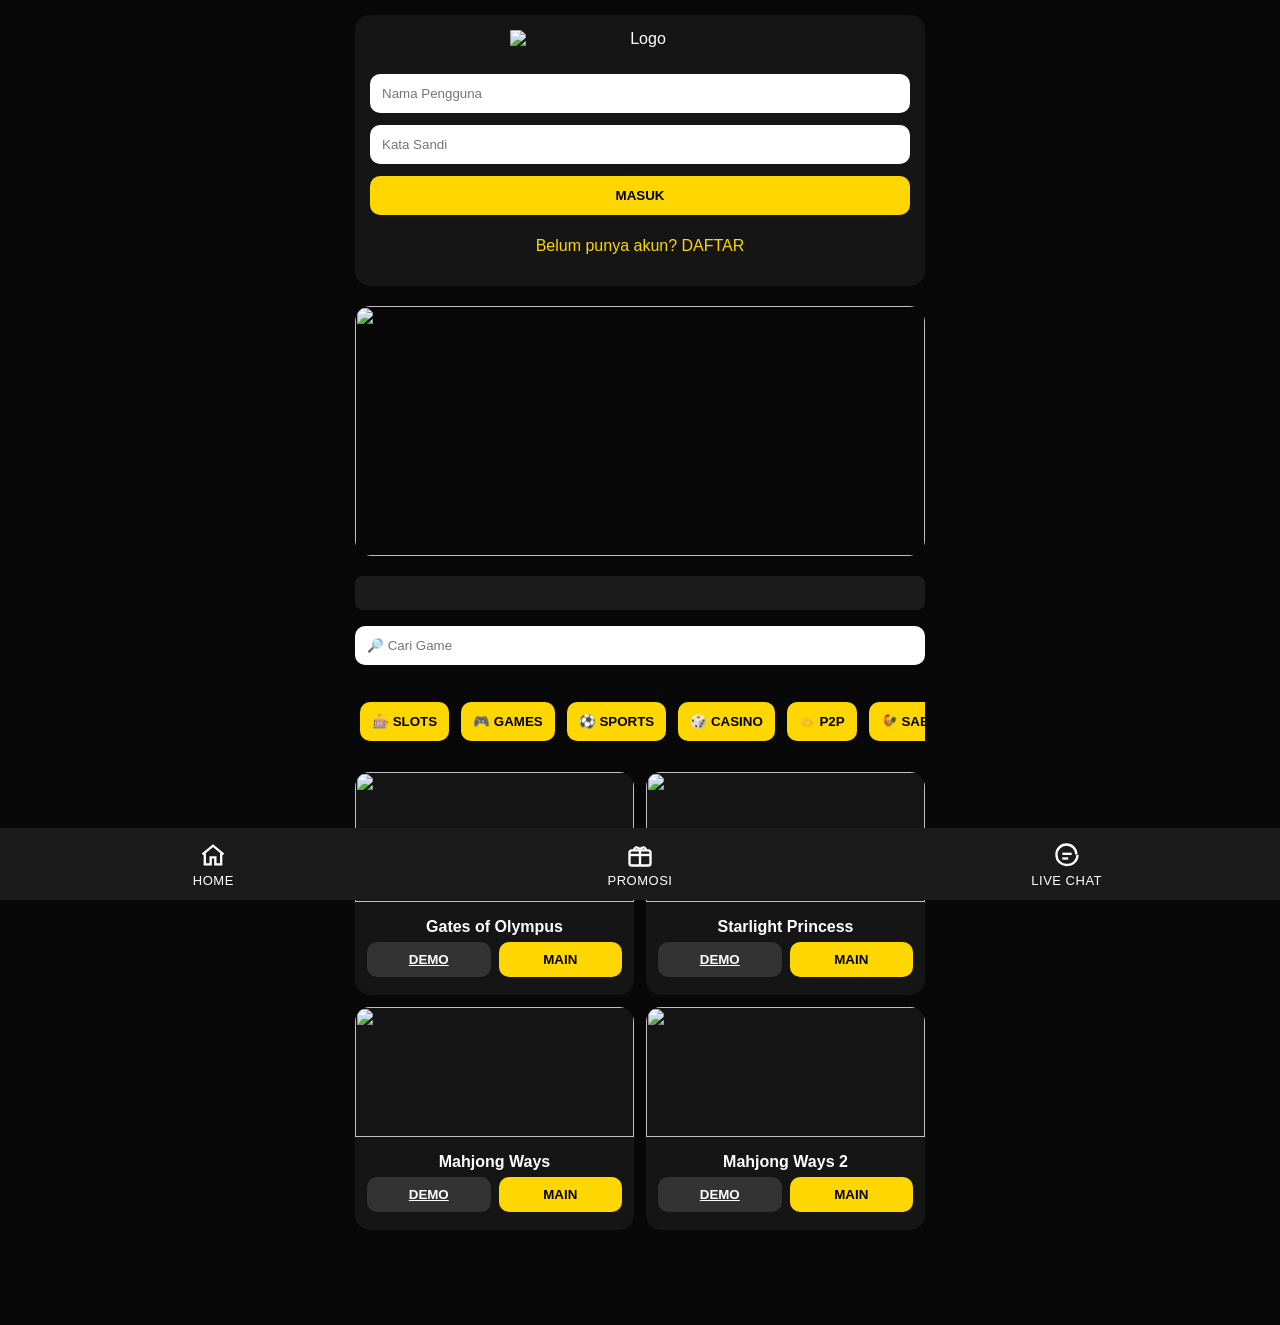
==== commit 06cab544: "Update slots.html" ====
--- a/slots.html
+++ b/slots.html
@@ -899,23 +899,24 @@
 
 <div class="category">
 
-<span>🎰 SLOTS</span>
-
-<span>🎮 GAMES</span>
-
-<span>⚽ SPORTS</span>
-
-<span>🎲 CASINO</span>
-
-<span>🤝 P2P</span>
-
-<span>🐓 SABUNG AYAM</span>
-
-<span>🐟 TEMBAK IKAN</span>
-
-<span>🎟️ LOTRE</span>
-
-</div>
+<button class="category-item" onclick="window.location.href='slots.html'">🎰 SLOTS</button>
+
+<button class="category-item" onclick="window.location.href='games.html'">🎮 GAMES</button>
+
+<button class="category-item" onclick="window.location.href='sports.html'">⚽ SPORTS</button>
+
+<button class="category-item" onclick="window.location.href='casino.html'">🎲 CASINO</button>
+
+<button class="category-item" onclick="window.location.href='p2p.html'">🤝 P2P</button>
+
+<button class="category-item" onclick="window.location.href='sabung.html'">🐓 SABUNG AYAM</button>
+
+<button class="category-item" onclick="window.location.href='tembakikan.html'">🐟 TEMBAK IKAN</button>
+
+<button class="category-item" onclick="window.location.href='lotre.html'">🎟️ LOTRE</button>
+
+</div>
+
 
 
 
